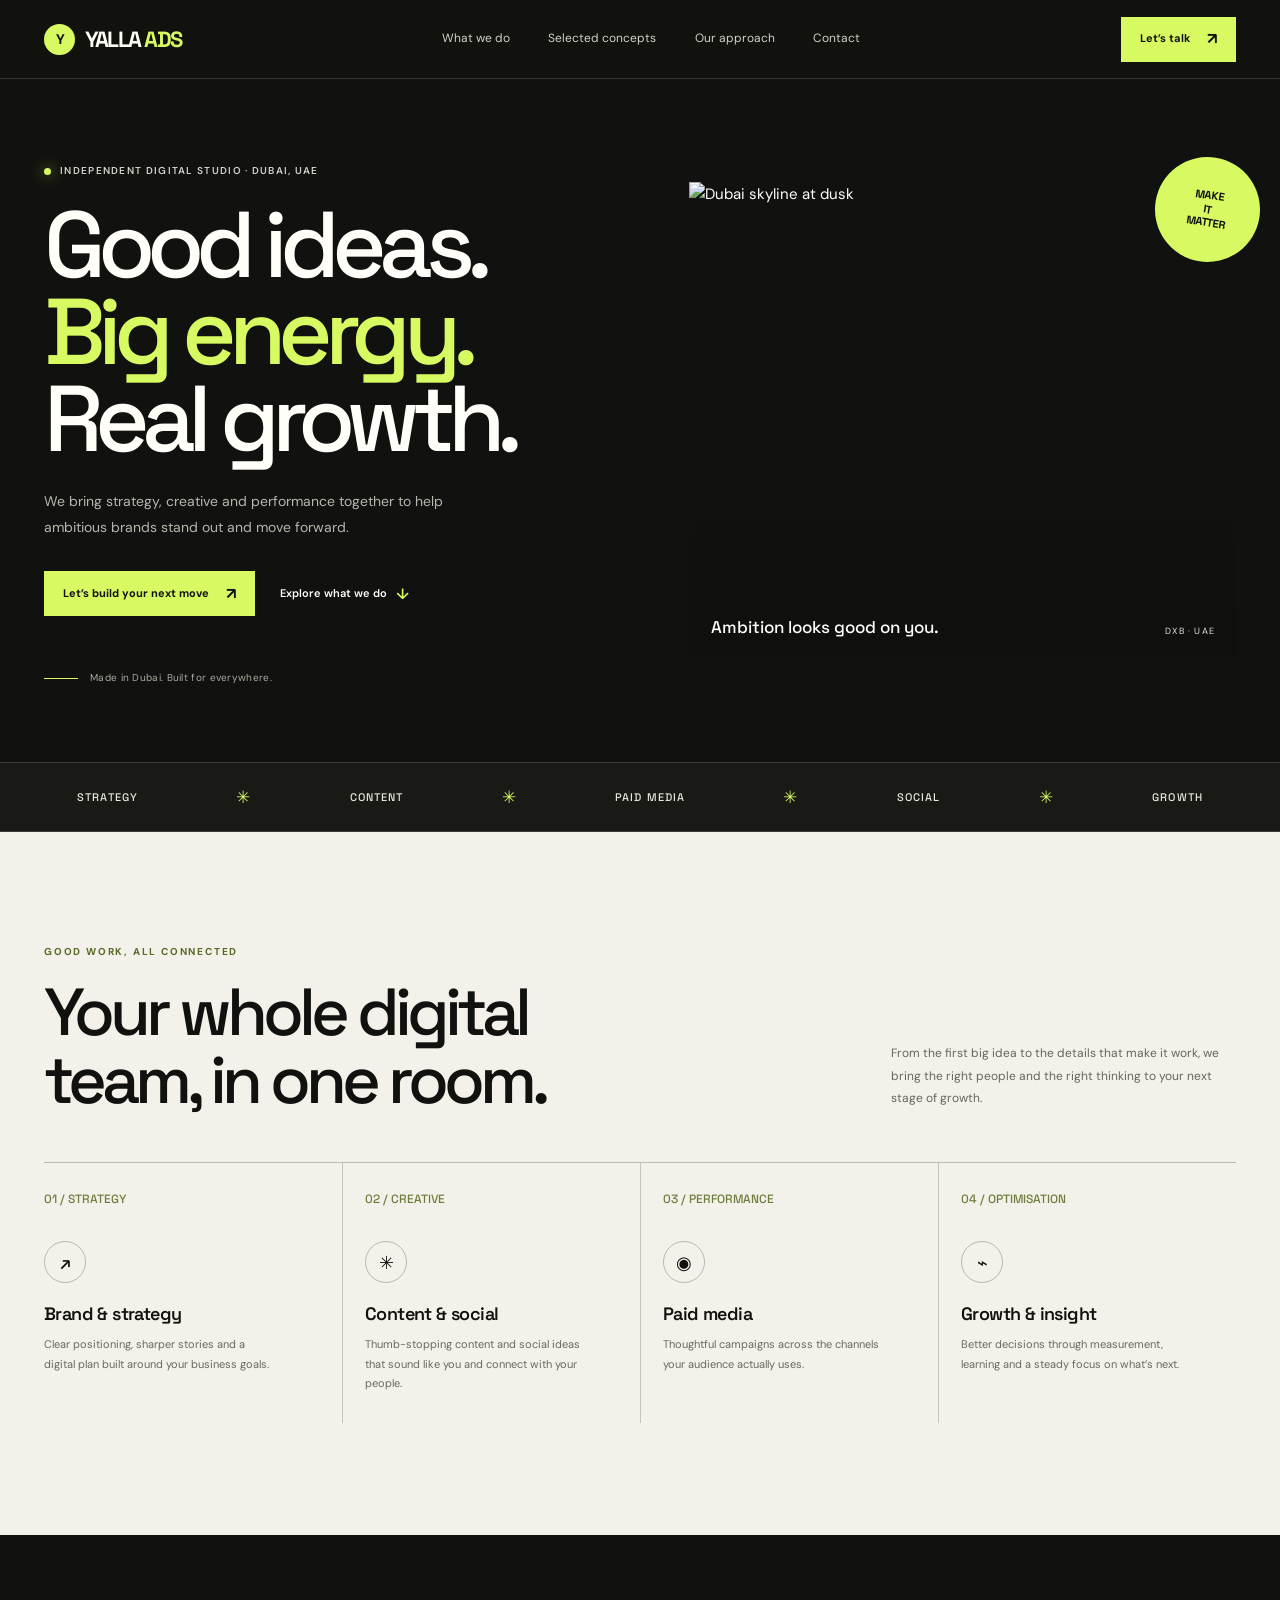
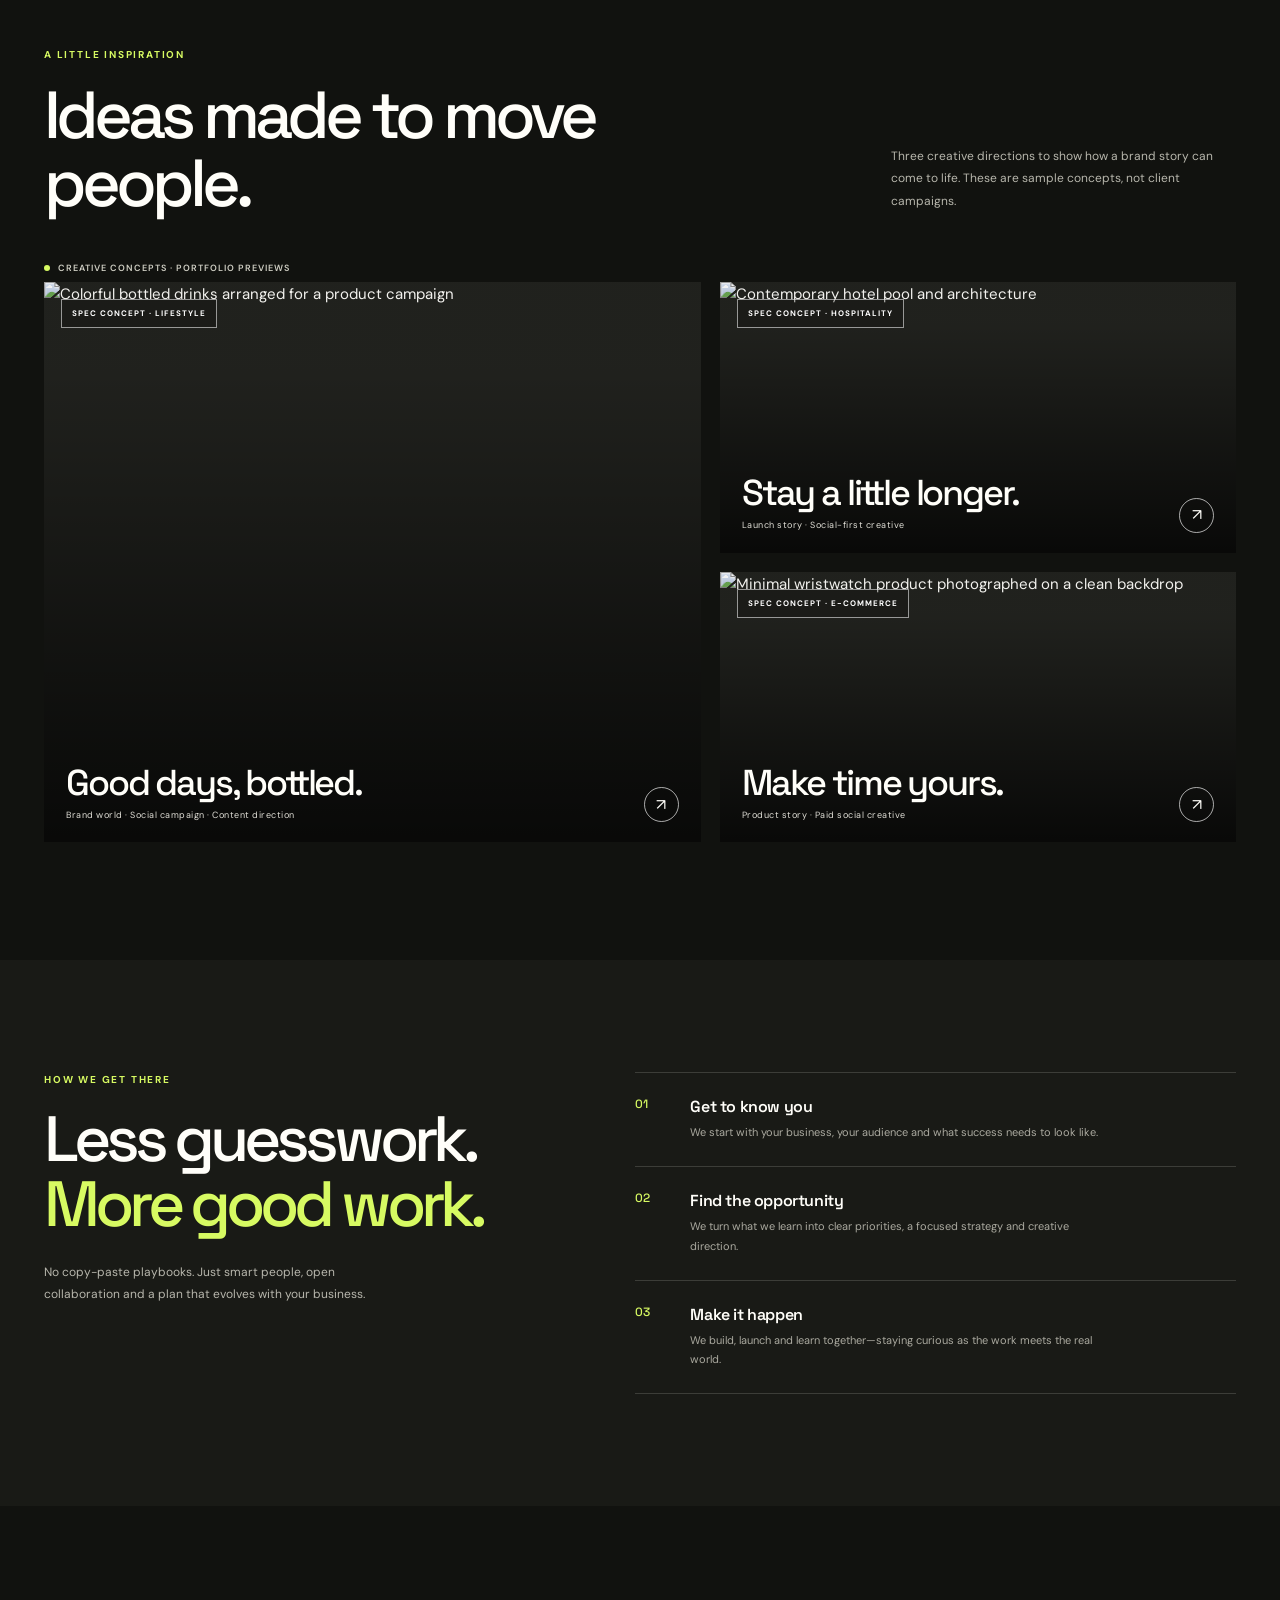
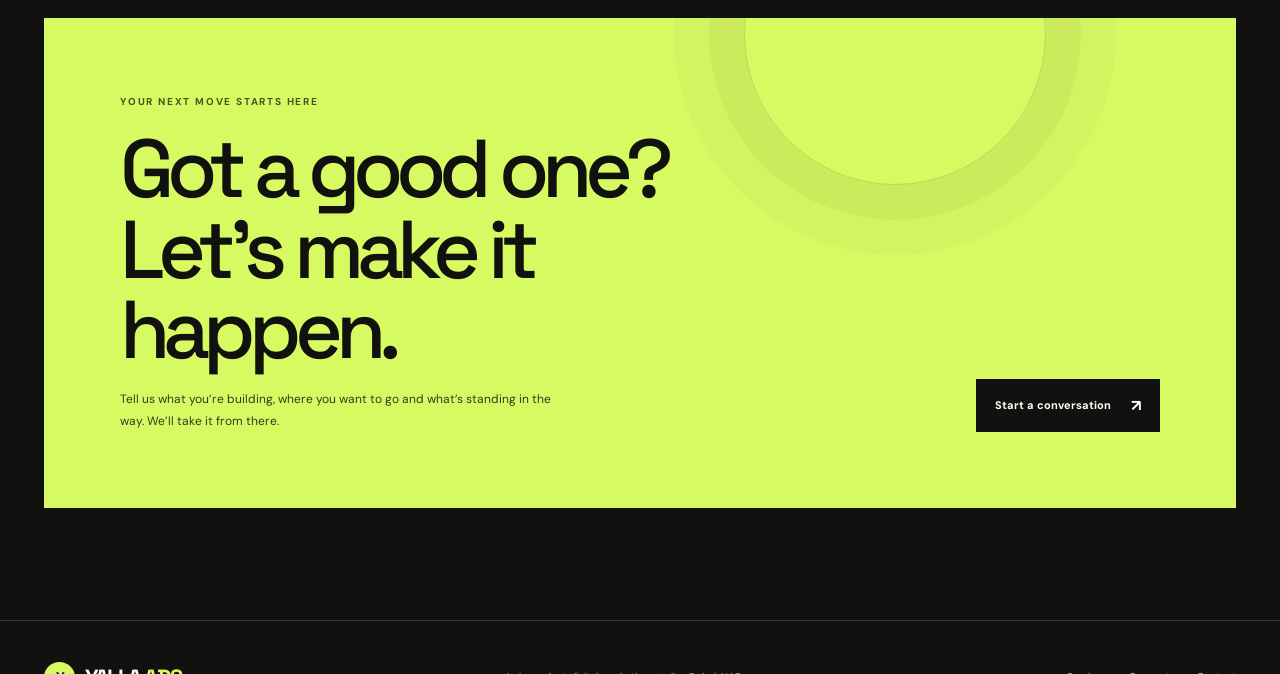
==== index.html @ d12107ec "Publish YALLA ADS agency website Co-authored-by: Copilot <223556219+Copilot@users.noreply.github.com" ====
<!doctype html>
<html lang="en">
<head>
  <meta charset="utf-8">
  <meta name="viewport" content="width=device-width, initial-scale=1">
  <meta http-equiv="refresh" content="0; url=YALLA%20ADS.html">
  <title>YALLA ADS — Make your next move count</title>
</head>
<body>
  <p><a href="YALLA%20ADS.html">Open YALLA ADS</a></p>
</body>
</html>
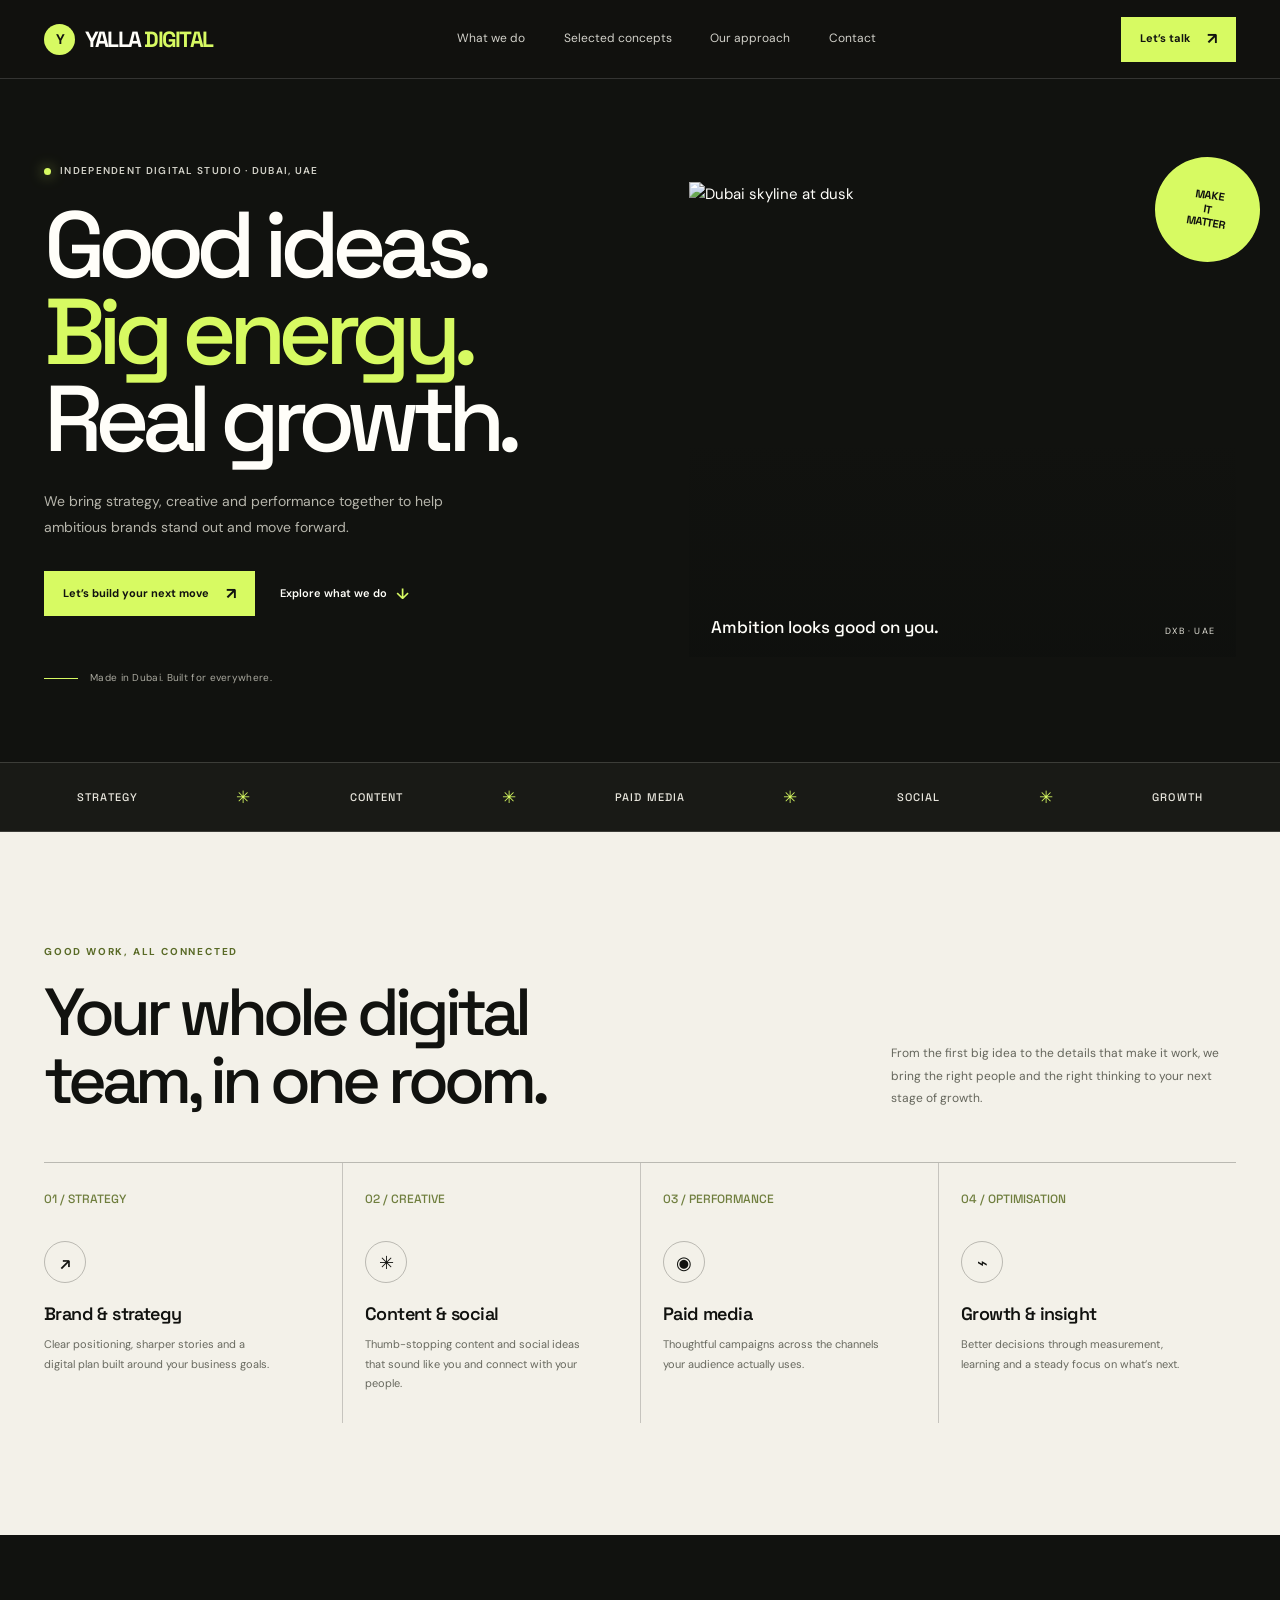
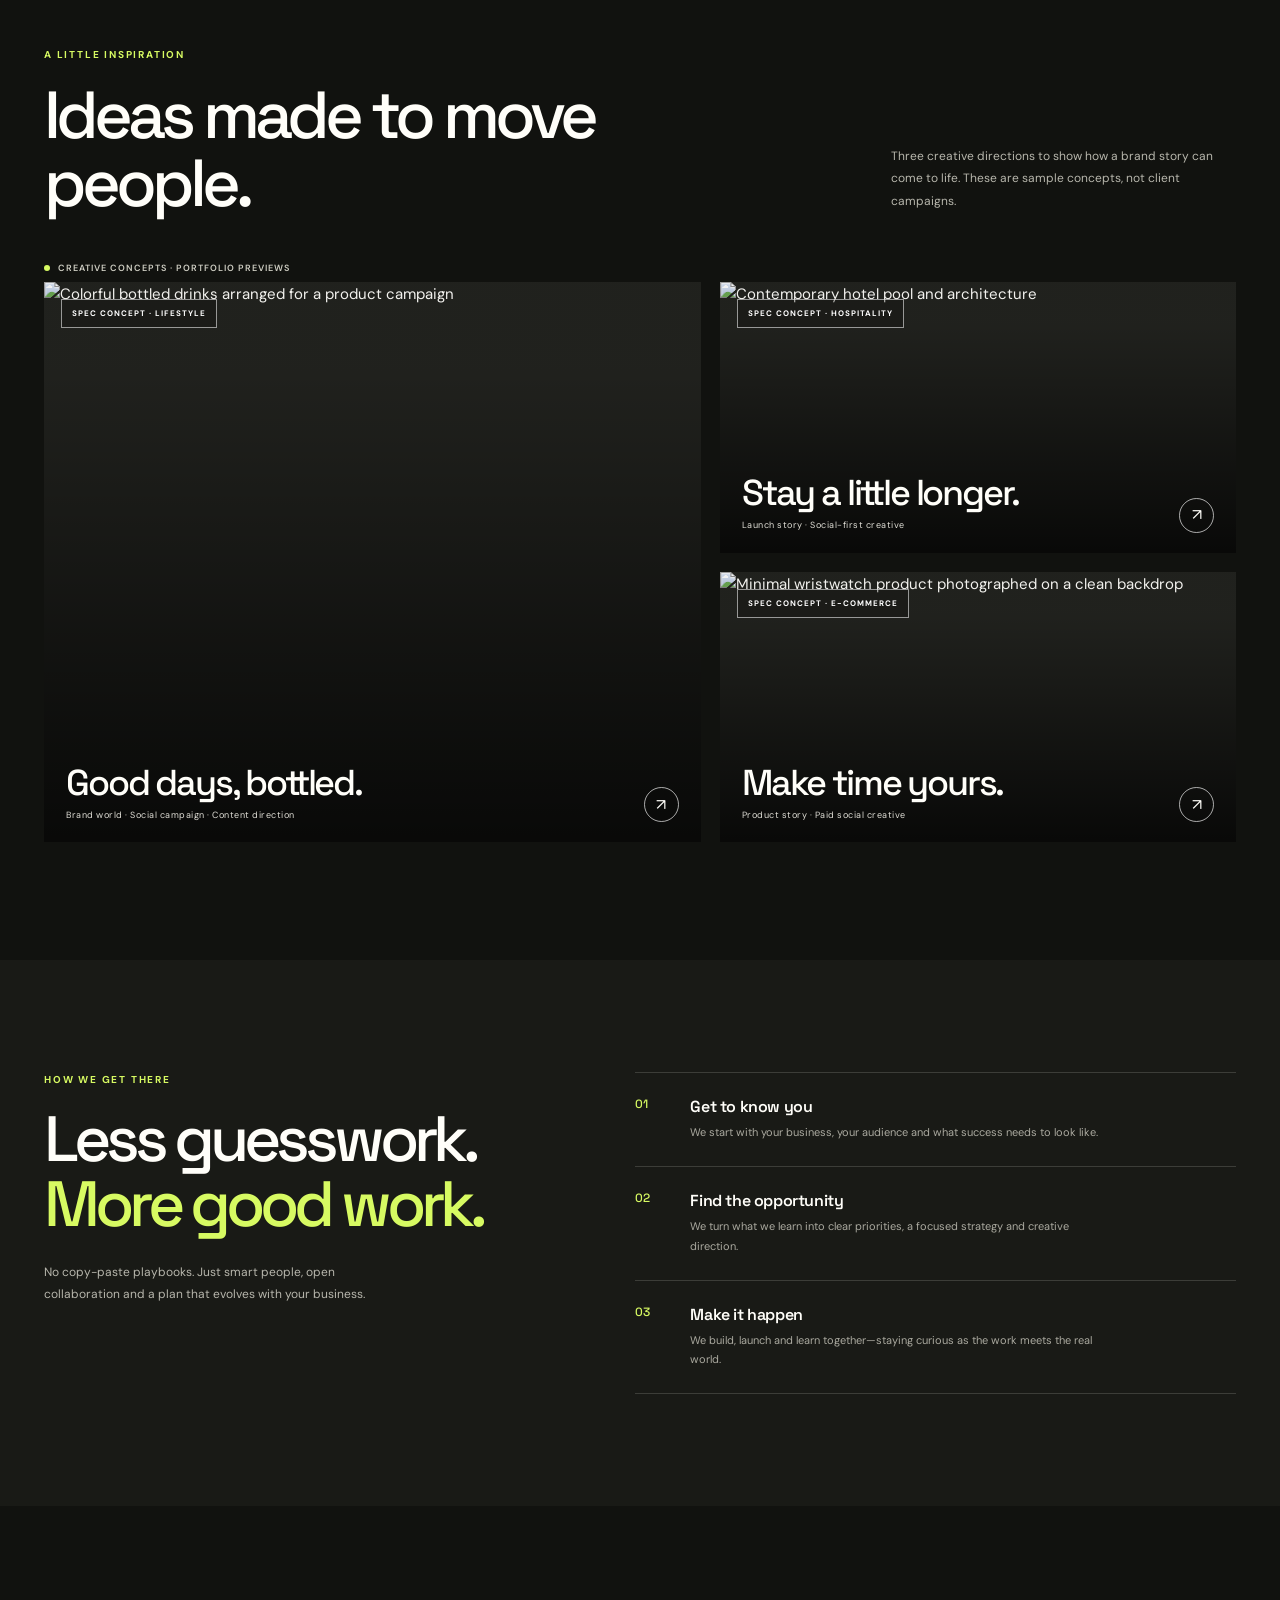
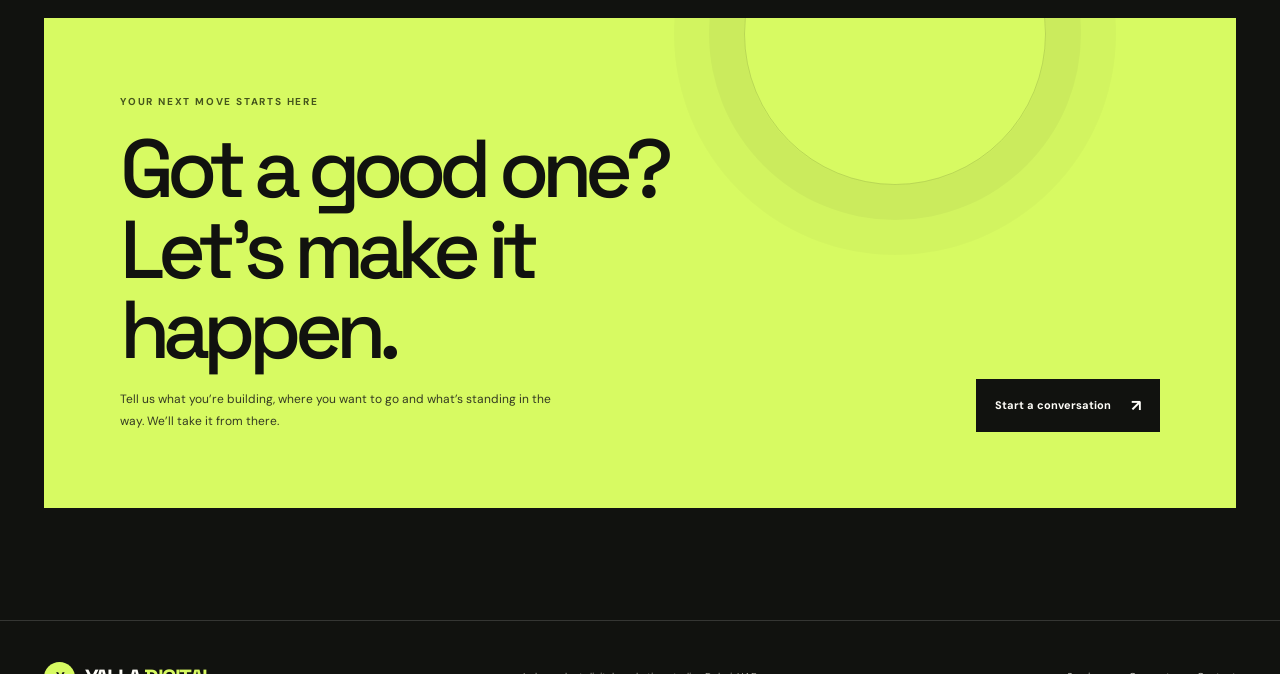
==== commit 3f9001ba: "Rename agency brand to Yalla Digital Co-authored-by: Copilot <223556219+Copilot@users.noreply.github" ====
--- a/index.html
+++ b/index.html
@@ -4,9 +4,9 @@
   <meta charset="utf-8">
   <meta name="viewport" content="width=device-width, initial-scale=1">
   <meta http-equiv="refresh" content="0; url=YALLA%20ADS.html">
-  <title>YALLA ADS — Make your next move count</title>
+  <title>Yalla Digital — Make your next move count</title>
 </head>
 <body>
-  <p><a href="YALLA%20ADS.html">Open YALLA ADS</a></p>
+  <p><a href="YALLA%20ADS.html">Open Yalla Digital</a></p>
 </body>
 </html>
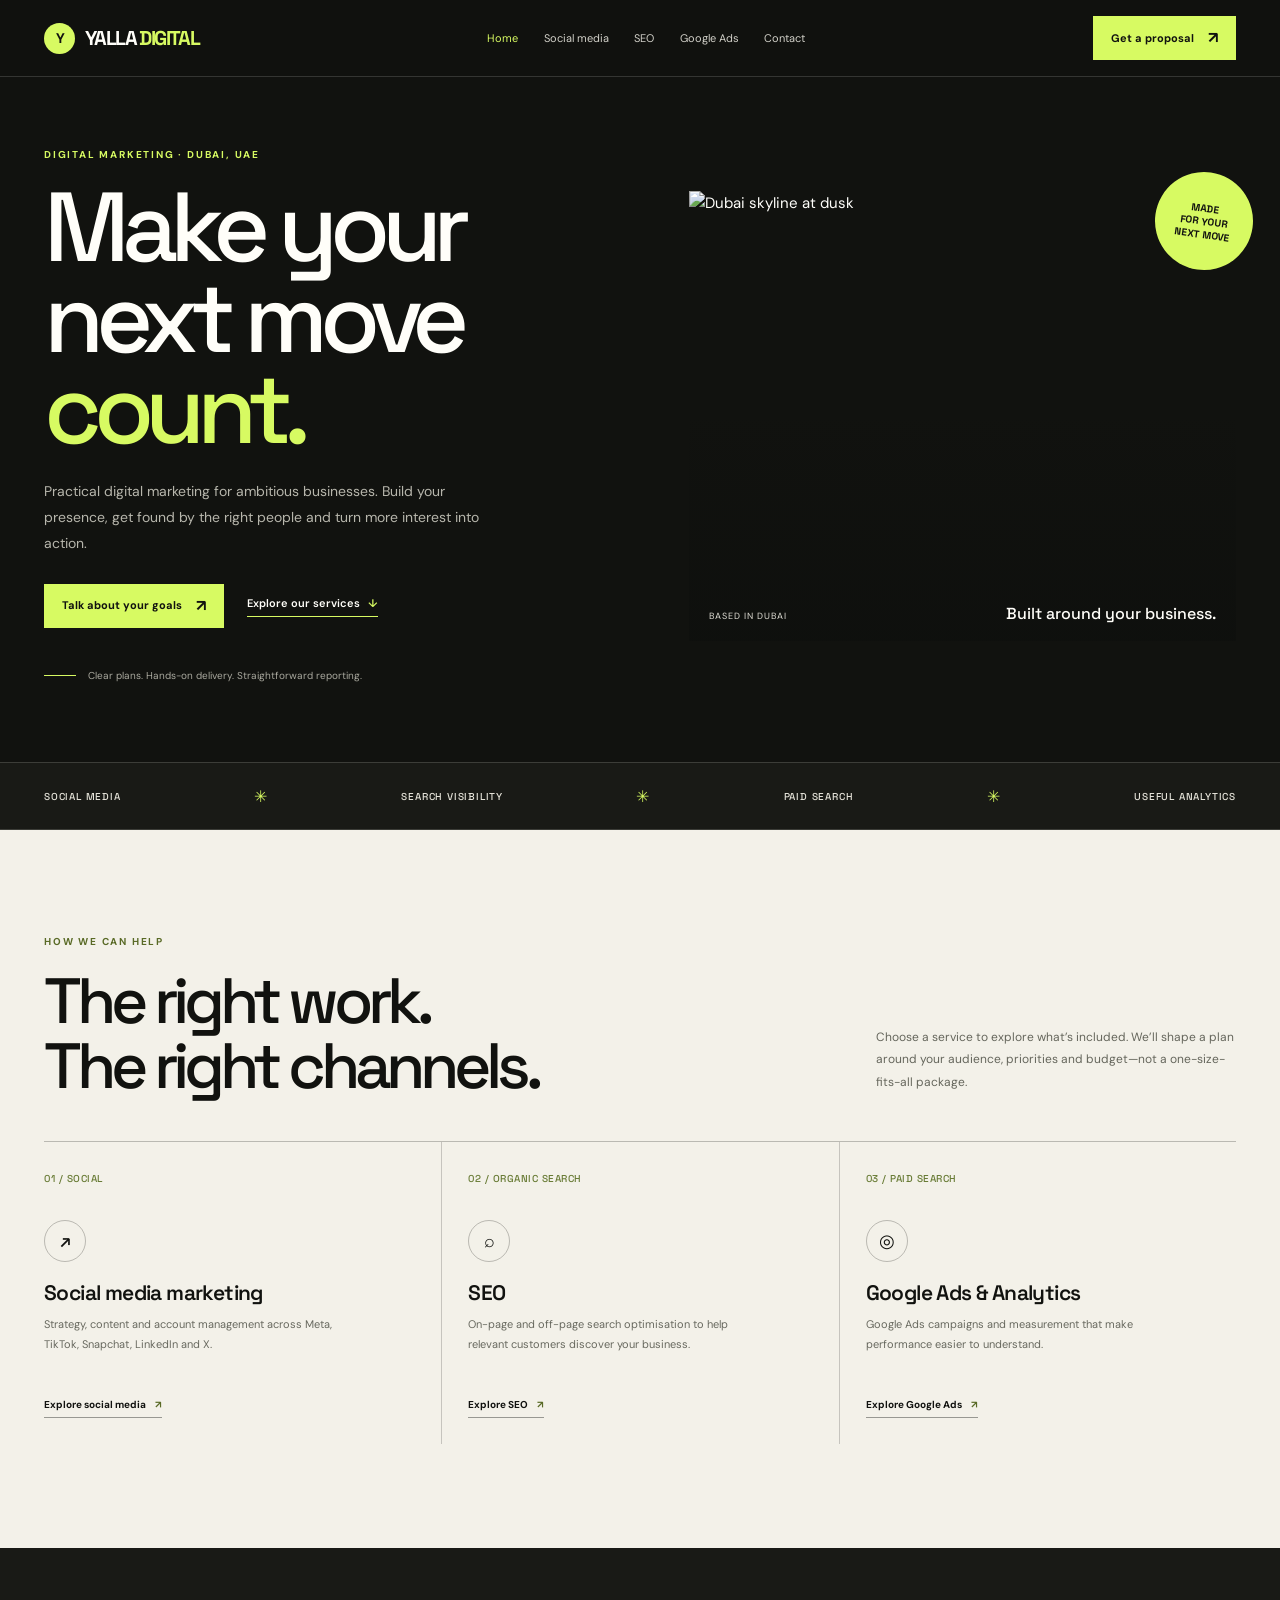
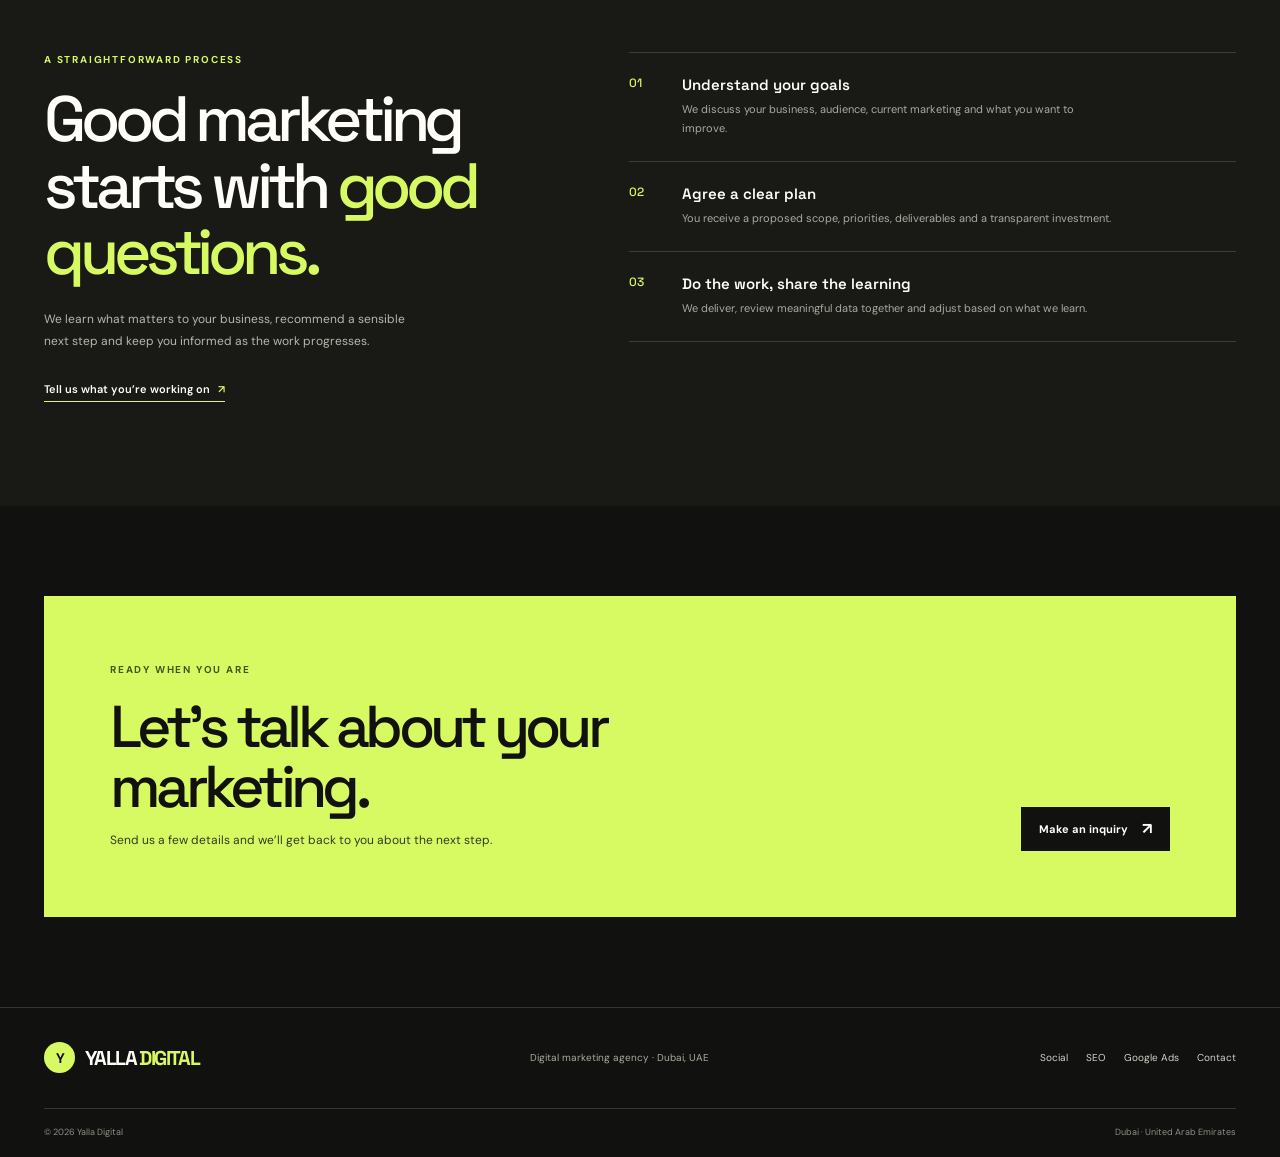
==== commit f7224ef7: "Expand Yalla Digital into service website Co-authored-by: Copilot <223556219+Copilot@users.noreply.g" ====
--- a/index.html
+++ b/index.html
@@ -3,10 +3,107 @@
 <head>
   <meta charset="utf-8">
   <meta name="viewport" content="width=device-width, initial-scale=1">
-  <meta http-equiv="refresh" content="0; url=YALLA%20ADS.html">
-  <title>Yalla Digital — Make your next move count</title>
+  <meta name="theme-color" content="#11120f">
+  <meta name="description" content="Yalla Digital is a Dubai digital marketing agency offering social media management, SEO and Google Ads with clear reporting.">
+  <title>Yalla Digital | Digital marketing agency in Dubai</title>
+  <link rel="preconnect" href="https://fonts.googleapis.com">
+  <link rel="preconnect" href="https://fonts.gstatic.com" crossorigin>
+  <link href="https://fonts.googleapis.com/css2?family=DM+Sans:wght@400;500;600;700&family=Space+Grotesk:wght@400;500;600;700&display=swap" rel="stylesheet">
+  <link rel="stylesheet" href="pages.css">
 </head>
 <body>
-  <p><a href="YALLA%20ADS.html">Open Yalla Digital</a></p>
+  <header class="site-header">
+    <div class="wrap nav">
+      <a class="brand" href="index.html" aria-label="Yalla Digital home"><span class="brand-mark" aria-hidden="true">Y</span><span>YALLA <em>DIGITAL</em></span></a>
+      <button class="menu-toggle" type="button" aria-label="Open menu" aria-expanded="false" aria-controls="site-navigation"><svg width="19" height="19" viewBox="0 0 19 19" fill="none" aria-hidden="true"><path d="M3 5.5h13M3 9.5h13M3 13.5h13" stroke="currentColor" stroke-width="1.4"/></svg></button>
+      <nav class="nav-links" id="site-navigation" aria-label="Main navigation">
+        <a href="index.html" aria-current="page">Home</a>
+        <a href="social-media-marketing.html">Social media</a>
+        <a href="seo.html">SEO</a>
+        <a href="google-ads-analytics.html">Google Ads</a>
+        <a href="contact.html">Contact</a>
+      </nav>
+      <a class="nav-cta" href="contact.html">Get a proposal <span class="arrow" aria-hidden="true">↗</span></a>
+    </div>
+  </header>
+
+  <main>
+    <section class="wrap hero">
+      <div class="hero-copy">
+        <p class="eyebrow"><span class="live-dot" aria-hidden="true"></span> Digital marketing · Dubai, UAE</p>
+        <h1 class="display">Make your<br>next move<br><em>count.</em></h1>
+        <p class="hero-description">Practical digital marketing for ambitious businesses. Build your presence, get found by the right people and turn more interest into action.</p>
+        <div class="hero-actions">
+          <a class="button-primary" href="contact.html">Talk about your goals <span class="arrow" aria-hidden="true">↗</span></a>
+          <a class="text-link" href="#services">Explore our services <span aria-hidden="true">↓</span></a>
+        </div>
+        <p class="hero-note">Clear plans. Hands-on delivery. Straightforward reporting.</p>
+      </div>
+      <div class="hero-visual">
+        <img class="hero-image" src="https://images.unsplash.com/photo-1512453979798-5ea266f8880c?auto=format&amp;fit=crop&amp;w=1400&amp;q=85" alt="Dubai skyline at dusk" fetchpriority="high">
+        <div class="hero-stamp" aria-hidden="true"><span>MADE<br>FOR YOUR<br>NEXT MOVE</span></div>
+        <div class="image-caption"><span>Based in Dubai</span><strong>Built around your business.</strong></div>
+      </div>
+    </section>
+
+    <section class="trust-strip" aria-label="Our focus">
+      <div class="wrap trust-inner"><span>Social media</span><b aria-hidden="true">✳</b><span>Search visibility</span><b aria-hidden="true">✳</b><span>Paid search</span><b aria-hidden="true">✳</b><span>Useful analytics</span></div>
+    </section>
+
+    <section class="section services" id="services">
+      <div class="wrap">
+        <div class="section-heading">
+          <div><p class="eyebrow">How we can help</p><h2 class="display">The right work.<br>The right channels.</h2></div>
+          <p>Choose a service to explore what’s included. We’ll shape a plan around your audience, priorities and budget—not a one-size-fits-all package.</p>
+        </div>
+        <div class="service-grid">
+          <article class="service-card">
+            <span class="service-number">01 / SOCIAL</span><div class="service-icon" aria-hidden="true">↗</div>
+            <h3>Social media marketing</h3>
+            <p>Strategy, content and account management across Meta, TikTok, Snapchat, LinkedIn and X.</p>
+            <a class="card-link" href="social-media-marketing.html">Explore social media <span aria-hidden="true">↗</span></a>
+          </article>
+          <article class="service-card">
+            <span class="service-number">02 / ORGANIC SEARCH</span><div class="service-icon" aria-hidden="true">⌕</div>
+            <h3>SEO</h3>
+            <p>On-page and off-page search optimisation to help relevant customers discover your business.</p>
+            <a class="card-link" href="seo.html">Explore SEO <span aria-hidden="true">↗</span></a>
+          </article>
+          <article class="service-card">
+            <span class="service-number">03 / PAID SEARCH</span><div class="service-icon" aria-hidden="true">◎</div>
+            <h3>Google Ads &amp; Analytics</h3>
+            <p>Google Ads campaigns and measurement that make performance easier to understand.</p>
+            <a class="card-link" href="google-ads-analytics.html">Explore Google Ads <span aria-hidden="true">↗</span></a>
+          </article>
+        </div>
+      </div>
+    </section>
+
+    <section class="approach section" id="approach">
+      <div class="wrap approach-layout">
+        <div class="approach-intro"><p class="eyebrow">A straightforward process</p><h2 class="display">Good marketing starts with <em>good questions.</em></h2><p>We learn what matters to your business, recommend a sensible next step and keep you informed as the work progresses.</p><a class="text-link" href="contact.html">Tell us what you’re working on <span aria-hidden="true">↗</span></a></div>
+        <div class="steps">
+          <article class="step"><span class="step-number">01</span><div><h3>Understand your goals</h3><p>We discuss your business, audience, current marketing and what you want to improve.</p></div></article>
+          <article class="step"><span class="step-number">02</span><div><h3>Agree a clear plan</h3><p>You receive a proposed scope, priorities, deliverables and a transparent investment.</p></div></article>
+          <article class="step"><span class="step-number">03</span><div><h3>Do the work, share the learning</h3><p>We deliver, review meaningful data together and adjust based on what we learn.</p></div></article>
+        </div>
+      </div>
+    </section>
+
+    <section class="wrap contact-band">
+      <div><p class="eyebrow">Ready when you are</p><h2 class="display">Let’s talk about your marketing.</h2><p>Send us a few details and we’ll get back to you about the next step.</p></div>
+      <a class="button-dark" href="contact.html">Make an inquiry <span class="arrow" aria-hidden="true">↗</span></a>
+    </section>
+  </main>
+
+  <footer class="site-footer">
+    <div class="wrap footer-main">
+      <a class="brand" href="index.html" aria-label="Yalla Digital home"><span class="brand-mark" aria-hidden="true">Y</span><span>YALLA <em>DIGITAL</em></span></a>
+      <span class="footer-meta">Digital marketing agency · Dubai, UAE</span>
+      <nav class="footer-links" aria-label="Footer navigation"><a href="social-media-marketing.html">Social</a><a href="seo.html">SEO</a><a href="google-ads-analytics.html">Google Ads</a><a href="contact.html">Contact</a></nav>
+    </div>
+    <div class="wrap footer-bottom"><span>© <span data-year>2026</span> Yalla Digital</span><span>Dubai · United Arab Emirates</span></div>
+  </footer>
+  <script src="pages.js"></script>
 </body>
 </html>
--- a/pages.css
+++ b/pages.css
@@ -0,0 +1,197 @@
+:root {
+  color-scheme: dark;
+  --night: #11120f;
+  --night-soft: #191a16;
+  --paper: #f3f1e9;
+  --white: #fffef9;
+  --lime: #d7fa62;
+  --muted: #aaa99f;
+  --line: rgba(243, 241, 233, .16);
+  --sans: 'DM Sans', Arial, sans-serif;
+  --display: 'Space Grotesk', Arial, sans-serif;
+}
+
+* { box-sizing: border-box; }
+html { scroll-behavior: smooth; scroll-padding-top: 90px; }
+body { margin: 0; background: var(--night); color: var(--white); font: 15px/1.65 var(--sans); }
+a { color: inherit; text-decoration: none; }
+button, input, select, textarea { font: inherit; }
+img { display: block; max-width: 100%; }
+a, button { -webkit-tap-highlight-color: transparent; }
+a:focus-visible, button:focus-visible, input:focus-visible, select:focus-visible, textarea:focus-visible { outline: 2px solid var(--lime); outline-offset: 4px; }
+::selection { color: var(--night); background: var(--lime); }
+.wrap { width: min(1200px, calc(100% - 88px)); margin-inline: auto; }
+.display { font-family: var(--display); font-weight: 500; letter-spacing: -.075em; }
+.eyebrow { margin: 0 0 18px; color: var(--lime); font-size: 10px; font-weight: 700; letter-spacing: 1.8px; text-transform: uppercase; }
+.site-header { position: sticky; z-index: 10; top: 0; border-bottom: 1px solid var(--line); background: rgba(17, 18, 15, .95); backdrop-filter: blur(14px); }
+.nav { min-height: 76px; display: flex; align-items: center; justify-content: space-between; gap: 27px; }
+.brand { display: inline-flex; align-items: center; gap: 10px; flex-shrink: 0; font: 700 20px/1 var(--display); letter-spacing: -.08em; }
+.brand-mark { width: 31px; height: 31px; display: grid; place-items: center; border-radius: 50%; background: var(--lime); color: var(--night); font: 700 14px/1 var(--display); letter-spacing: -.08em; }
+.brand em { color: var(--lime); font-style: normal; }
+.nav-links { display: flex; align-items: center; gap: clamp(14px, 2vw, 27px); color: #d2d1c9; font-size: 11px; }
+.nav-links a, .footer-links a { transition: color .2s ease; }
+.nav-links a:hover, .nav-links a[aria-current="page"], .footer-links a:hover { color: var(--lime); }
+.nav-cta, .button-primary, .button-dark { min-height: 44px; padding: 0 17px; display: inline-flex; align-items: center; justify-content: center; gap: 14px; border: 1px solid var(--lime); background: var(--lime); color: var(--night); font-size: 11px; font-weight: 700; transition: background .2s ease, color .2s ease; }
+.nav-cta:hover, .button-primary:hover { background: transparent; color: var(--lime); }
+.arrow { font-size: 16px; line-height: 1; }
+.menu-toggle { display: none; width: 42px; height: 42px; place-items: center; border: 1px solid var(--line); background: transparent; color: var(--white); cursor: pointer; }
+.hero { min-height: 600px; padding-block: 70px 78px; display: grid; grid-template-columns: 1fr .95fr; gap: 70px; align-items: center; }
+.hero-copy { position: relative; z-index: 1; }
+.hero h1 { margin: 0; font: 500 clamp(62px, 8vw, 98px)/.93 var(--display); letter-spacing: -.085em; }
+.hero h1 em, .approach-intro h2 em { color: var(--lime); font-style: normal; }
+.hero-description { max-width: 460px; margin: 24px 0 27px; color: #b7b6ac; font-size: 14px; line-height: 1.85; }
+.hero-actions { display: flex; flex-wrap: wrap; align-items: center; gap: 23px; }
+.text-link { display: inline-flex; align-items: center; gap: 8px; padding-bottom: 3px; border-bottom: 1px solid var(--lime); font-size: 11px; font-weight: 600; }
+.text-link span, .card-link span { color: var(--lime); }
+.hero-note { display: flex; align-items: center; gap: 12px; margin: 40px 0 0; color: var(--muted); font-size: 10px; }
+.hero-note::before { width: 32px; height: 1px; background: var(--lime); content: ''; }
+.hero-visual { position: relative; min-width: 0; }
+.hero-image { width: 100%; height: 450px; object-fit: cover; filter: saturate(.72); }
+.hero-visual::after { position: absolute; inset: 0; background: linear-gradient(180deg, transparent 48%, rgba(12, 14, 12, .55)); content: ''; pointer-events: none; }
+.hero-stamp { position: absolute; z-index: 2; top: -19px; right: -17px; width: 98px; height: 98px; display: grid; place-items: center; border-radius: 50%; background: var(--lime); color: var(--night); text-align: center; transform: rotate(8deg); }
+.hero-stamp span { font: 700 10px/1.3 var(--display); }
+.image-caption { position: absolute; z-index: 1; right: 20px; bottom: 17px; left: 20px; display: flex; align-items: end; justify-content: space-between; gap: 10px; }
+.image-caption span { color: #e2e0d7; font-size: 9px; letter-spacing: 1px; text-transform: uppercase; }
+.image-caption strong { font: 500 16px var(--display); }
+.trust-strip { border-block: 1px solid var(--line); background: var(--night-soft); }
+.trust-inner { min-height: 66px; display: flex; align-items: center; justify-content: space-between; gap: 18px; color: #e5e3d9; font: 500 10px var(--display); letter-spacing: .8px; text-transform: uppercase; }
+.trust-inner b { color: var(--lime); font-size: 16px; font-weight: 400; }
+.section { padding-block: 104px; }
+.section-heading { display: flex; align-items: end; justify-content: space-between; gap: 35px; margin-bottom: 42px; }
+.section-heading h2 { max-width: 600px; margin: 0; font: 500 clamp(43px, 5vw, 65px)/1.02 var(--display); letter-spacing: -.08em; }
+.section-heading > p { max-width: 360px; margin: 0 0 5px; color: #b7b6ac; font-size: 12px; line-height: 1.9; }
+.services { background: var(--paper); color: var(--night); }
+.services .eyebrow { color: #596a26; }
+.services .section-heading > p { color: #65665c; }
+.service-grid { display: grid; grid-template-columns: repeat(3, 1fr); border-top: 1px solid rgba(17, 18, 15, .25); }
+.service-card { min-height: 300px; padding: 23px 26px 26px 0; }
+.service-card + .service-card { padding-left: 26px; border-left: 1px solid rgba(17, 18, 15, .2); }
+.service-number { color: #687b35; font: 500 10px var(--display); letter-spacing: .5px; }
+.service-icon { width: 42px; height: 42px; margin: 30px 0 18px; display: grid; place-items: center; border: 1px solid rgba(17, 18, 15, .25); border-radius: 50%; font: 500 18px var(--display); }
+.service-card h3 { margin: 0 0 10px; font: 600 21px/1.2 var(--display); letter-spacing: -.6px; }
+.service-card p { max-width: 300px; min-height: 60px; margin: 0; color: #68695f; font-size: 11px; line-height: 1.8; }
+.card-link { display: inline-flex; align-items: center; gap: 9px; margin-top: 22px; padding-bottom: 3px; border-bottom: 1px solid rgba(17, 18, 15, .4); font-size: 10px; font-weight: 700; }
+.card-link span { color: #596a26; }
+.approach { background: var(--night-soft); }
+.approach-layout { display: grid; grid-template-columns: .9fr 1.1fr; gap: 88px; align-items: start; }
+.approach-intro h2 { margin: 0; font: 500 clamp(43px, 5vw, 64px)/1.04 var(--display); letter-spacing: -.08em; }
+.approach-intro > p:not(.eyebrow) { max-width: 370px; margin: 22px 0 24px; color: #b7b6ac; font-size: 12px; line-height: 1.85; }
+.steps { border-top: 1px solid var(--line); }
+.step { display: grid; grid-template-columns: 38px 1fr; gap: 15px; padding: 22px 0; border-bottom: 1px solid var(--line); }
+.step-number { color: var(--lime); font: 500 12px var(--display); }
+.step h3 { margin: 0 0 6px; font: 600 15px var(--display); }
+.step p { max-width: 430px; margin: 0; color: var(--muted); font-size: 11px; line-height: 1.8; }
+.contact-band { margin-block: 90px; padding: clamp(32px, 6vw, 66px); display: flex; align-items: end; justify-content: space-between; gap: 28px; background: var(--lime); color: var(--night); }
+.contact-band .eyebrow { color: #45551c; }
+.contact-band h2 { max-width: 650px; margin: 0; font: 500 clamp(36px, 5vw, 59px)/1.02 var(--display); letter-spacing: -.08em; }
+.contact-band p:not(.eyebrow) { margin: 14px 0 0; color: #343a22; font-size: 12px; }
+.button-dark { flex-shrink: 0; border-color: var(--night); background: var(--night); color: var(--white); }
+.button-dark:hover { background: transparent; color: var(--night); }
+.page-hero { padding-block: 82px 63px; border-bottom: 1px solid var(--line); }
+.page-hero h1 { max-width: 880px; margin: 0; font: 500 clamp(52px, 7vw, 84px)/.98 var(--display); letter-spacing: -.085em; }
+.page-hero h1 em { color: var(--lime); font-style: normal; }
+.page-lead { max-width: 690px; margin: 23px 0 0; color: #b7b6ac; font-size: 14px; line-height: 1.85; }
+.page-hero .button-primary { margin-top: 28px; }
+.service-detail { padding-block: 70px 96px; display: grid; grid-template-columns: .78fr 1.22fr; gap: 88px; align-items: start; }
+.detail-intro h2 { margin: 0 0 14px; font: 500 34px/1.1 var(--display); letter-spacing: -.06em; }
+.detail-intro p { margin: 0; color: #b7b6ac; font-size: 12px; line-height: 1.9; }
+.detail-list { border-top: 1px solid var(--line); }
+.detail-item { display: grid; grid-template-columns: 35px 1fr; gap: 14px; padding: 20px 0; border-bottom: 1px solid var(--line); }
+.detail-item > span { color: var(--lime); font: 500 11px var(--display); }
+.detail-item h3 { margin: 0 0 5px; font: 600 15px var(--display); }
+.detail-item p { max-width: 600px; margin: 0; color: var(--muted); font-size: 11px; line-height: 1.8; }
+.platforms { margin-top: 28px; display: flex; flex-wrap: wrap; gap: 9px; }
+.platforms span { padding: 8px 12px; border: 1px solid var(--line); color: #e4e2d9; font-size: 10px; }
+.service-cta { padding: 27px 30px; display: flex; align-items: center; justify-content: space-between; gap: 24px; background: var(--night-soft); }
+.service-cta h2 { margin: 0; font: 500 24px var(--display); letter-spacing: -.05em; }
+.service-cta p { margin: 6px 0 0; color: var(--muted); font-size: 11px; }
+.contact-main { padding-block: 75px 100px; display: grid; grid-template-columns: .8fr 1.2fr; gap: 82px; align-items: start; }
+.contact-copy h1 { margin: 0; font: 500 clamp(49px, 6vw, 72px)/1 var(--display); letter-spacing: -.08em; }
+.contact-copy > p:not(.eyebrow) { max-width: 410px; margin: 20px 0 0; color: #b7b6ac; font-size: 13px; line-height: 1.85; }
+.contact-note { margin-top: 33px; padding-top: 19px; border-top: 1px solid var(--line); color: #deddd5; font-size: 11px; }
+.contact-note a { color: var(--lime); }
+.contact-form { padding: 29px; display: grid; grid-template-columns: 1fr 1fr; gap: 18px 14px; background: var(--night-soft); }
+.field { display: flex; flex-direction: column; gap: 7px; }
+.field-full, .form-note, .form-status { grid-column: 1 / -1; }
+.field label { color: #e7e5dc; font-size: 10px; font-weight: 600; }
+.field input, .field select, .field textarea { width: 100%; min-height: 47px; padding: 11px 12px; border: 1px solid rgba(243, 241, 233, .25); border-radius: 0; outline: none; background: #11120f; color: var(--white); font-size: 11px; }
+.field textarea { min-height: 116px; resize: vertical; }
+.field input:focus, .field select:focus, .field textarea:focus { border-color: var(--lime); box-shadow: 0 0 0 1px var(--lime); }
+.field select:invalid { color: #aaa99f; }
+.field select option { color: var(--white); background: var(--night); }
+.form-note, .form-status { margin: 0; color: var(--muted); font-size: 10px; line-height: 1.7; }
+.form-status { color: var(--lime); }
+.form-status a { text-decoration: underline; }
+.site-footer { border-top: 1px solid var(--line); }
+.footer-main { min-height: 100px; display: flex; align-items: center; justify-content: space-between; gap: 22px; }
+.footer-meta { color: var(--muted); font-size: 10px; }
+.footer-links { display: flex; flex-wrap: wrap; gap: 18px; color: #d2d1c9; font-size: 10px; }
+.footer-bottom { min-height: 49px; display: flex; align-items: center; justify-content: space-between; gap: 15px; border-top: 1px solid var(--line); color: #8f8e85; font-size: 9px; }
+.mobile-cta { display: none; }
+
+@media (max-width: 980px) {
+  .wrap { width: min(100% - 56px, 800px); }
+  .nav { gap: 16px; }
+  .nav-links { gap: 13px; font-size: 10px; }
+  .brand { font-size: 18px; }
+  .nav-cta { padding-inline: 12px; font-size: 10px; }
+  .hero { gap: 40px; }
+  .service-detail { gap: 50px; }
+  .contact-main { gap: 45px; }
+}
+@media (max-width: 700px) {
+  html { scroll-padding-top: 70px; }
+  .wrap { width: calc(100% - 40px); }
+  .nav { min-height: 68px; gap: 12px; }
+  .brand { margin-right: auto; font-size: 20px; }
+  .menu-toggle { display: grid; }
+  .nav-cta { display: none; }
+  .nav-links { position: absolute; top: 67px; right: 0; left: 0; display: none; padding: 8px 20px 18px; flex-direction: column; align-items: stretch; gap: 0; border-bottom: 1px solid var(--line); background: var(--night); font-size: 12px; }
+  .nav-links.is-open { display: flex; }
+  .nav-links a { padding: 12px 0; }
+  .hero { min-height: auto; grid-template-columns: 1fr; gap: 36px; padding-block: 55px 58px; }
+  .hero h1 { font-size: clamp(62px, 15vw, 86px); }
+  .hero-description { margin-block: 20px 24px; }
+  .hero-note { margin-top: 29px; }
+  .hero-image { height: min(108vw, 420px); }
+  .hero-stamp { top: -13px; right: -3px; width: 79px; height: 79px; }
+  .hero-stamp span { font-size: 9px; }
+  .trust-inner { min-height: 60px; justify-content: flex-start; gap: 13px; overflow-x: auto; white-space: nowrap; font-size: 9px; }
+  .trust-inner b { font-size: 13px; }
+  .section { padding-block: 75px; }
+  .section-heading { align-items: flex-start; flex-direction: column; gap: 15px; margin-bottom: 30px; }
+  .section-heading h2 { font-size: clamp(43px, 11vw, 59px); }
+  .service-grid { grid-template-columns: 1fr; }
+  .service-card, .service-card + .service-card { min-height: 0; padding: 22px 0 25px; border-left: 0; border-bottom: 1px solid rgba(17, 18, 15, .2); }
+  .service-icon { margin: 20px 0 15px; }
+  .service-card p { min-height: 0; }
+  .card-link { margin-top: 16px; }
+  .approach-layout { grid-template-columns: 1fr; gap: 32px; }
+  .approach-intro h2 { font-size: clamp(46px, 12vw, 63px); }
+  .contact-band { margin-block: 65px; padding: 30px 23px; align-items: flex-start; flex-direction: column; }
+  .contact-band h2 { font-size: 43px; }
+  .page-hero { padding-block: 56px 44px; }
+  .page-hero h1 { font-size: clamp(50px, 12vw, 72px); }
+  .page-lead { font-size: 13px; }
+  .service-detail { grid-template-columns: 1fr; gap: 29px; padding-block: 48px 65px; }
+  .detail-intro h2 { font-size: 29px; }
+  .service-cta { align-items: flex-start; flex-direction: column; padding: 24px; }
+  .contact-main { grid-template-columns: 1fr; gap: 32px; padding-block: 55px 72px; }
+  .contact-copy h1 { font-size: 57px; }
+  .contact-form { padding: 22px 18px; }
+  .footer-main { min-height: 120px; flex-wrap: wrap; padding-block: 22px; }
+  .footer-meta { order: 2; width: 100%; }
+  .footer-links { gap: 14px; }
+  .footer-bottom { align-items: flex-start; flex-direction: column; justify-content: center; padding-block: 12px; }
+  .mobile-cta { position: fixed; z-index: 9; right: 14px; bottom: 14px; left: 14px; min-height: 48px; display: flex; align-items: center; justify-content: center; gap: 10px; background: var(--lime); color: var(--night); font-size: 11px; font-weight: 700; box-shadow: 0 6px 25px rgba(0, 0, 0, .28); }
+  .site-footer { padding-bottom: 60px; }
+}
+@media (max-width: 400px) {
+  .hero h1 { font-size: 59px; }
+  .contact-form { grid-template-columns: 1fr; }
+  .field-full, .form-note, .form-status { grid-column: auto; }
+  .footer-links { font-size: 9px; }
+}
+@media (prefers-reduced-motion: reduce) {
+  *, *::before, *::after { scroll-behavior: auto !important; transition-duration: .01ms !important; animation-duration: .01ms !important; animation-iteration-count: 1 !important; }
+}
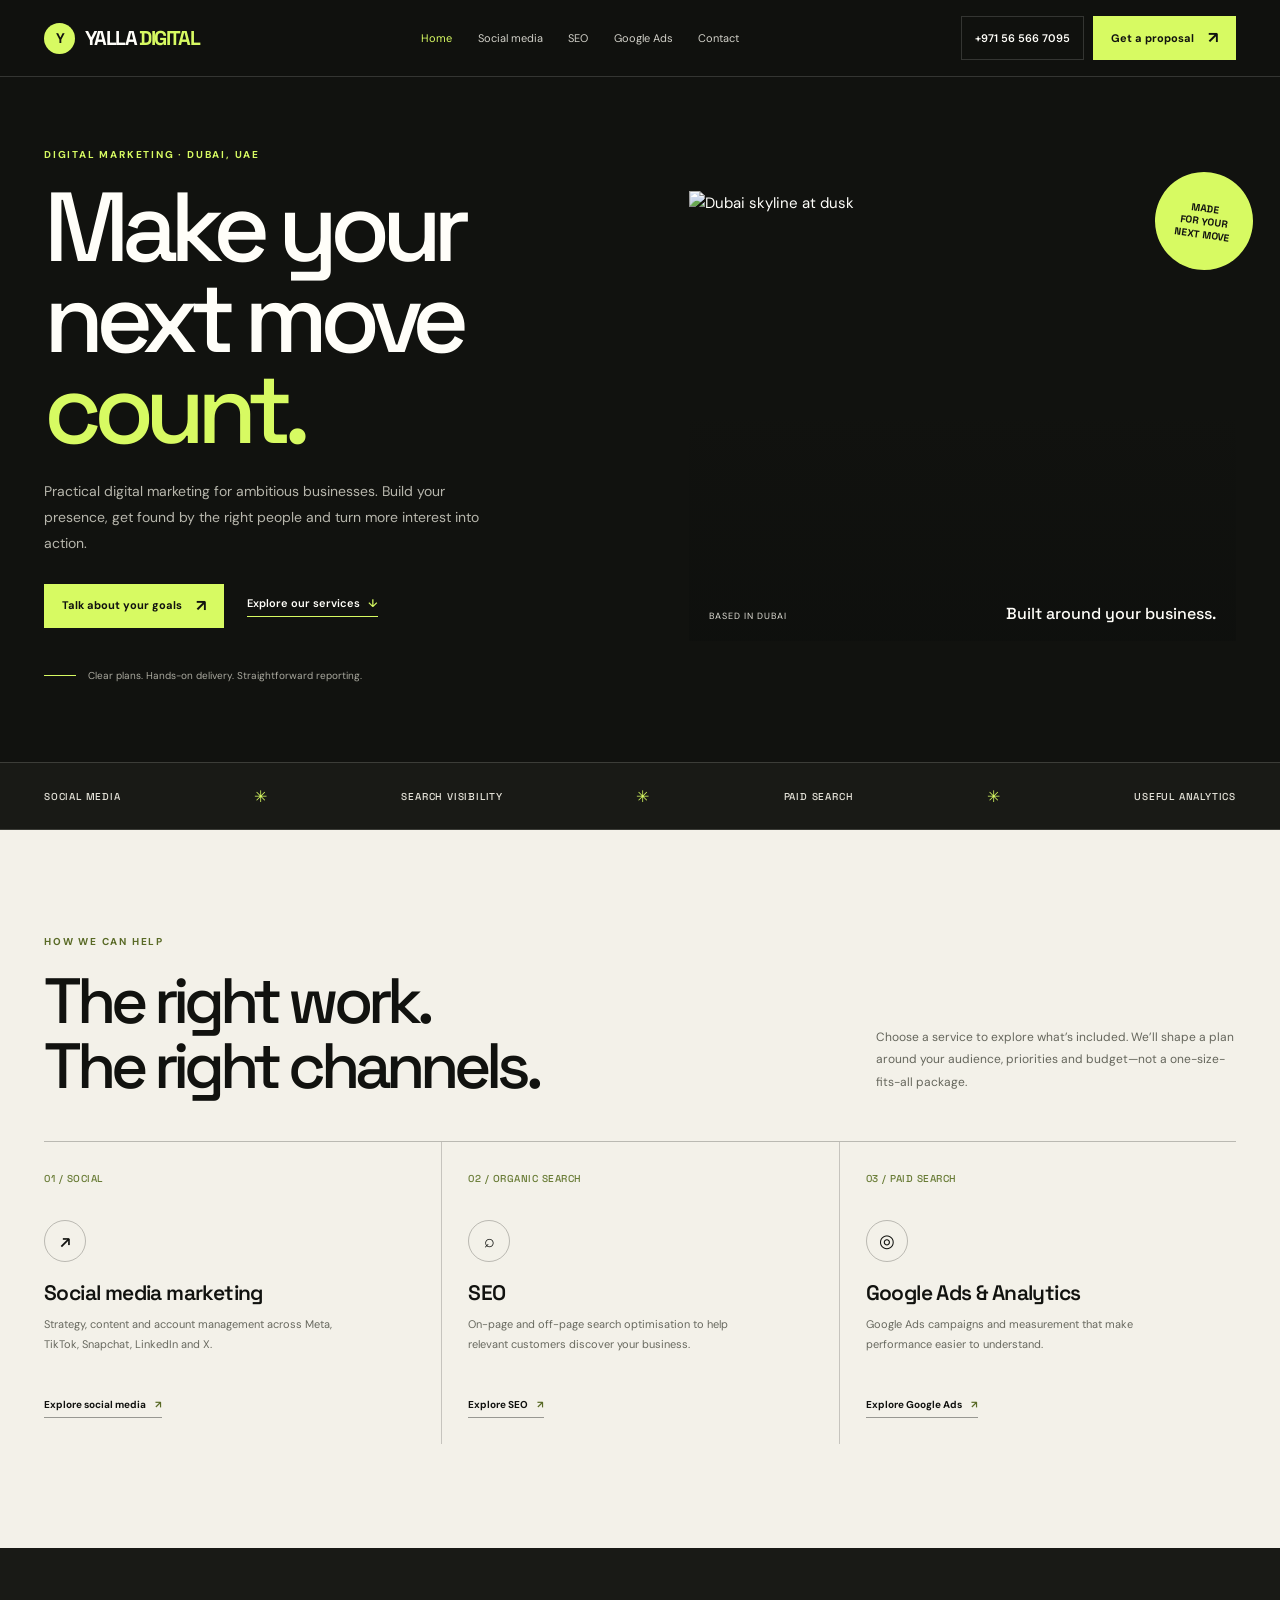
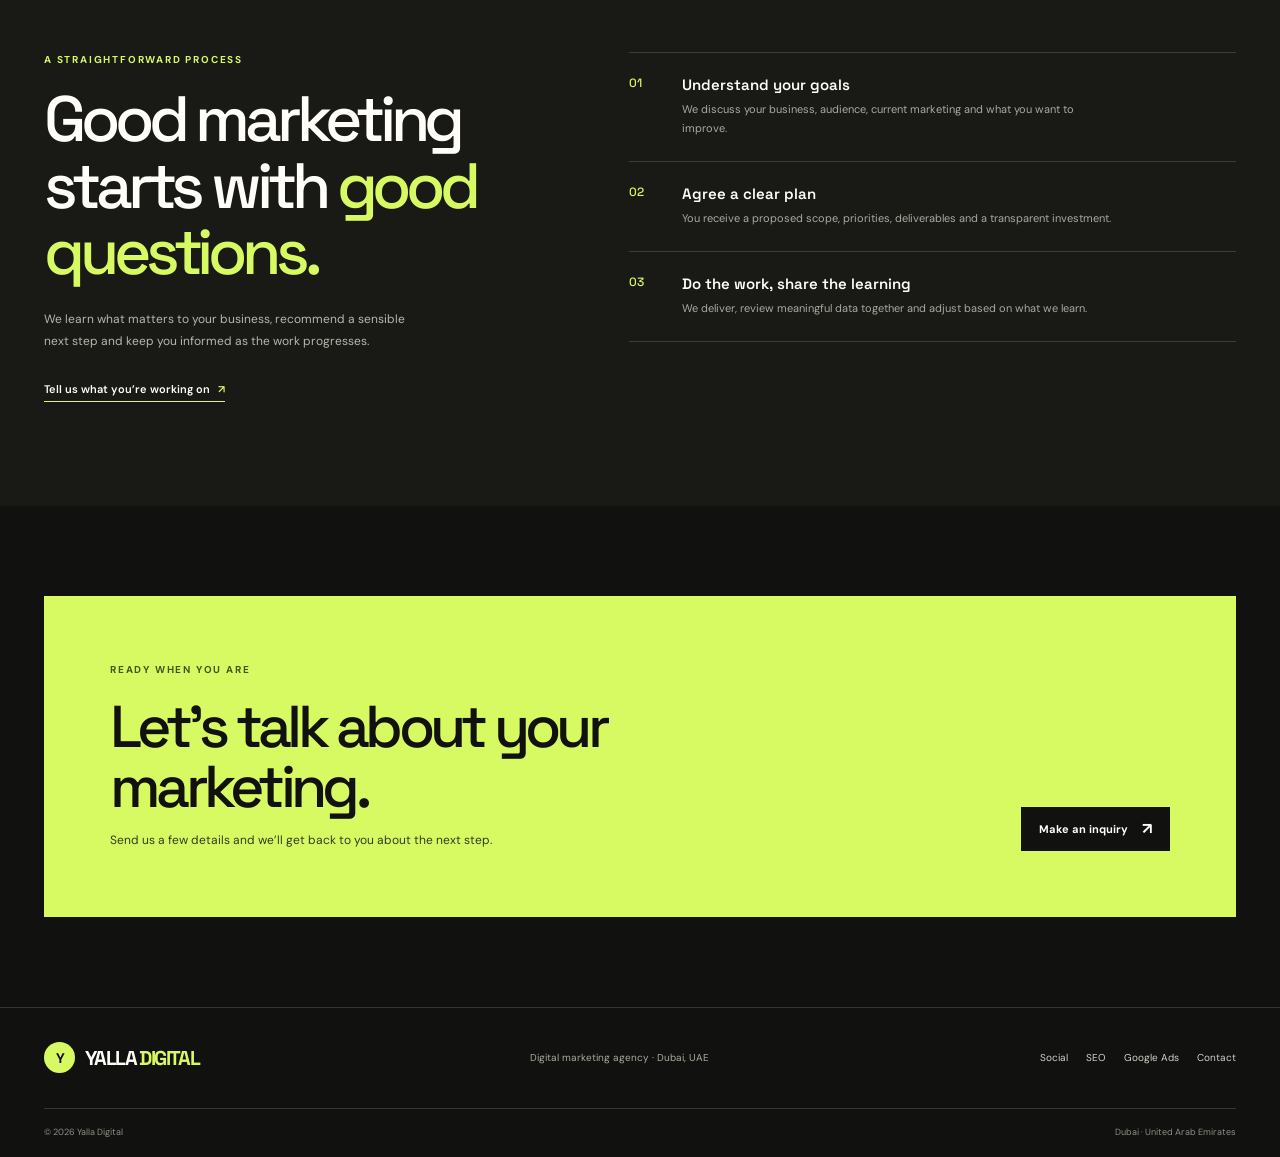
==== commit 8839f4a2: "Add call button to site navigation Co-authored-by: Copilot <223556219+Copilot@users.noreply.github.c" ====
--- a/index.html
+++ b/index.html
@@ -23,7 +23,10 @@
         <a href="google-ads-analytics.html">Google Ads</a>
         <a href="contact.html">Contact</a>
       </nav>
-      <a class="nav-cta" href="contact.html">Get a proposal <span class="arrow" aria-hidden="true">↗</span></a>
+      <div class="nav-actions">
+        <a class="nav-call" href="tel:+971565667095" aria-label="Call us at +971 56 566 7095"><span class="nav-call-label">Call</span><span class="nav-call-number">+971 56 566 7095</span></a>
+        <a class="nav-cta" href="contact.html">Get a proposal <span class="arrow" aria-hidden="true">↗</span></a>
+      </div>
     </div>
   </header>
 
--- a/pages.css
+++ b/pages.css
@@ -31,6 +31,10 @@
 .nav-links { display: flex; align-items: center; gap: clamp(14px, 2vw, 27px); color: #d2d1c9; font-size: 11px; }
 .nav-links a, .footer-links a { transition: color .2s ease; }
 .nav-links a:hover, .nav-links a[aria-current="page"], .footer-links a:hover { color: var(--lime); }
+.nav-actions { display: flex; align-items: center; gap: 9px; flex-shrink: 0; }
+.nav-call { min-height: 44px; padding: 0 13px; display: inline-flex; align-items: center; justify-content: center; gap: 6px; border: 1px solid var(--line); color: var(--white); font-size: 11px; font-weight: 600; white-space: nowrap; transition: border-color .2s ease, color .2s ease; }
+.nav-call:hover { border-color: var(--lime); color: var(--lime); }
+.nav-call-label { display: none; }
 .nav-cta, .button-primary, .button-dark { min-height: 44px; padding: 0 17px; display: inline-flex; align-items: center; justify-content: center; gap: 14px; border: 1px solid var(--lime); background: var(--lime); color: var(--night); font-size: 11px; font-weight: 700; transition: background .2s ease, color .2s ease; }
 .nav-cta:hover, .button-primary:hover { background: transparent; color: var(--lime); }
 .arrow { font-size: 16px; line-height: 1; }
@@ -106,10 +110,12 @@
 .service-cta h2 { margin: 0; font: 500 24px var(--display); letter-spacing: -.05em; }
 .service-cta p { margin: 6px 0 0; color: var(--muted); font-size: 11px; }
 .contact-main { padding-block: 75px 100px; display: grid; grid-template-columns: .8fr 1.2fr; gap: 82px; align-items: start; }
+.contact-copy { max-width: 650px; }
 .contact-copy h1 { margin: 0; font: 500 clamp(49px, 6vw, 72px)/1 var(--display); letter-spacing: -.08em; }
 .contact-copy > p:not(.eyebrow) { max-width: 410px; margin: 20px 0 0; color: #b7b6ac; font-size: 13px; line-height: 1.85; }
 .contact-note { margin-top: 33px; padding-top: 19px; border-top: 1px solid var(--line); color: #deddd5; font-size: 11px; }
 .contact-note a { color: var(--lime); }
+.contact-actions { margin-top: 24px; display: flex; flex-wrap: wrap; gap: 12px; }
 .contact-form { padding: 29px; display: grid; grid-template-columns: 1fr 1fr; gap: 18px 14px; background: var(--night-soft); }
 .field { display: flex; flex-direction: column; gap: 7px; }
 .field-full, .form-note, .form-status { grid-column: 1 / -1; }
@@ -134,18 +140,24 @@
   .nav { gap: 16px; }
   .nav-links { gap: 13px; font-size: 10px; }
   .brand { font-size: 18px; }
-  .nav-cta { padding-inline: 12px; font-size: 10px; }
+  .nav-actions { gap: 6px; }
+  .nav-call { padding-inline: 9px; font-size: 9px; }
+  .nav-call-label { display: inline; }
+  .nav-call-number { display: none; }
+  .nav-cta { padding-inline: 10px; font-size: 9px; }
   .hero { gap: 40px; }
   .service-detail { gap: 50px; }
-  .contact-main { gap: 45px; }
 }
 @media (max-width: 700px) {
   html { scroll-padding-top: 70px; }
   .wrap { width: calc(100% - 40px); }
-  .nav { min-height: 68px; gap: 12px; }
-  .brand { margin-right: auto; font-size: 20px; }
+  .nav { min-height: 68px; gap: 8px; }
+  .brand { margin-right: auto; gap: 7px; font-size: 18px; }
   .menu-toggle { display: grid; }
-  .nav-cta { display: none; }
+  .nav-actions { gap: 0; }
+  .nav-call { min-height: 40px; padding-inline: 10px; }
+  .nav-call-label { display: inline; }
+  .nav-call-number, .nav-cta { display: none; }
   .nav-links { position: absolute; top: 67px; right: 0; left: 0; display: none; padding: 8px 20px 18px; flex-direction: column; align-items: stretch; gap: 0; border-bottom: 1px solid var(--line); background: var(--night); font-size: 12px; }
   .nav-links.is-open { display: flex; }
   .nav-links a { padding: 12px 0; }
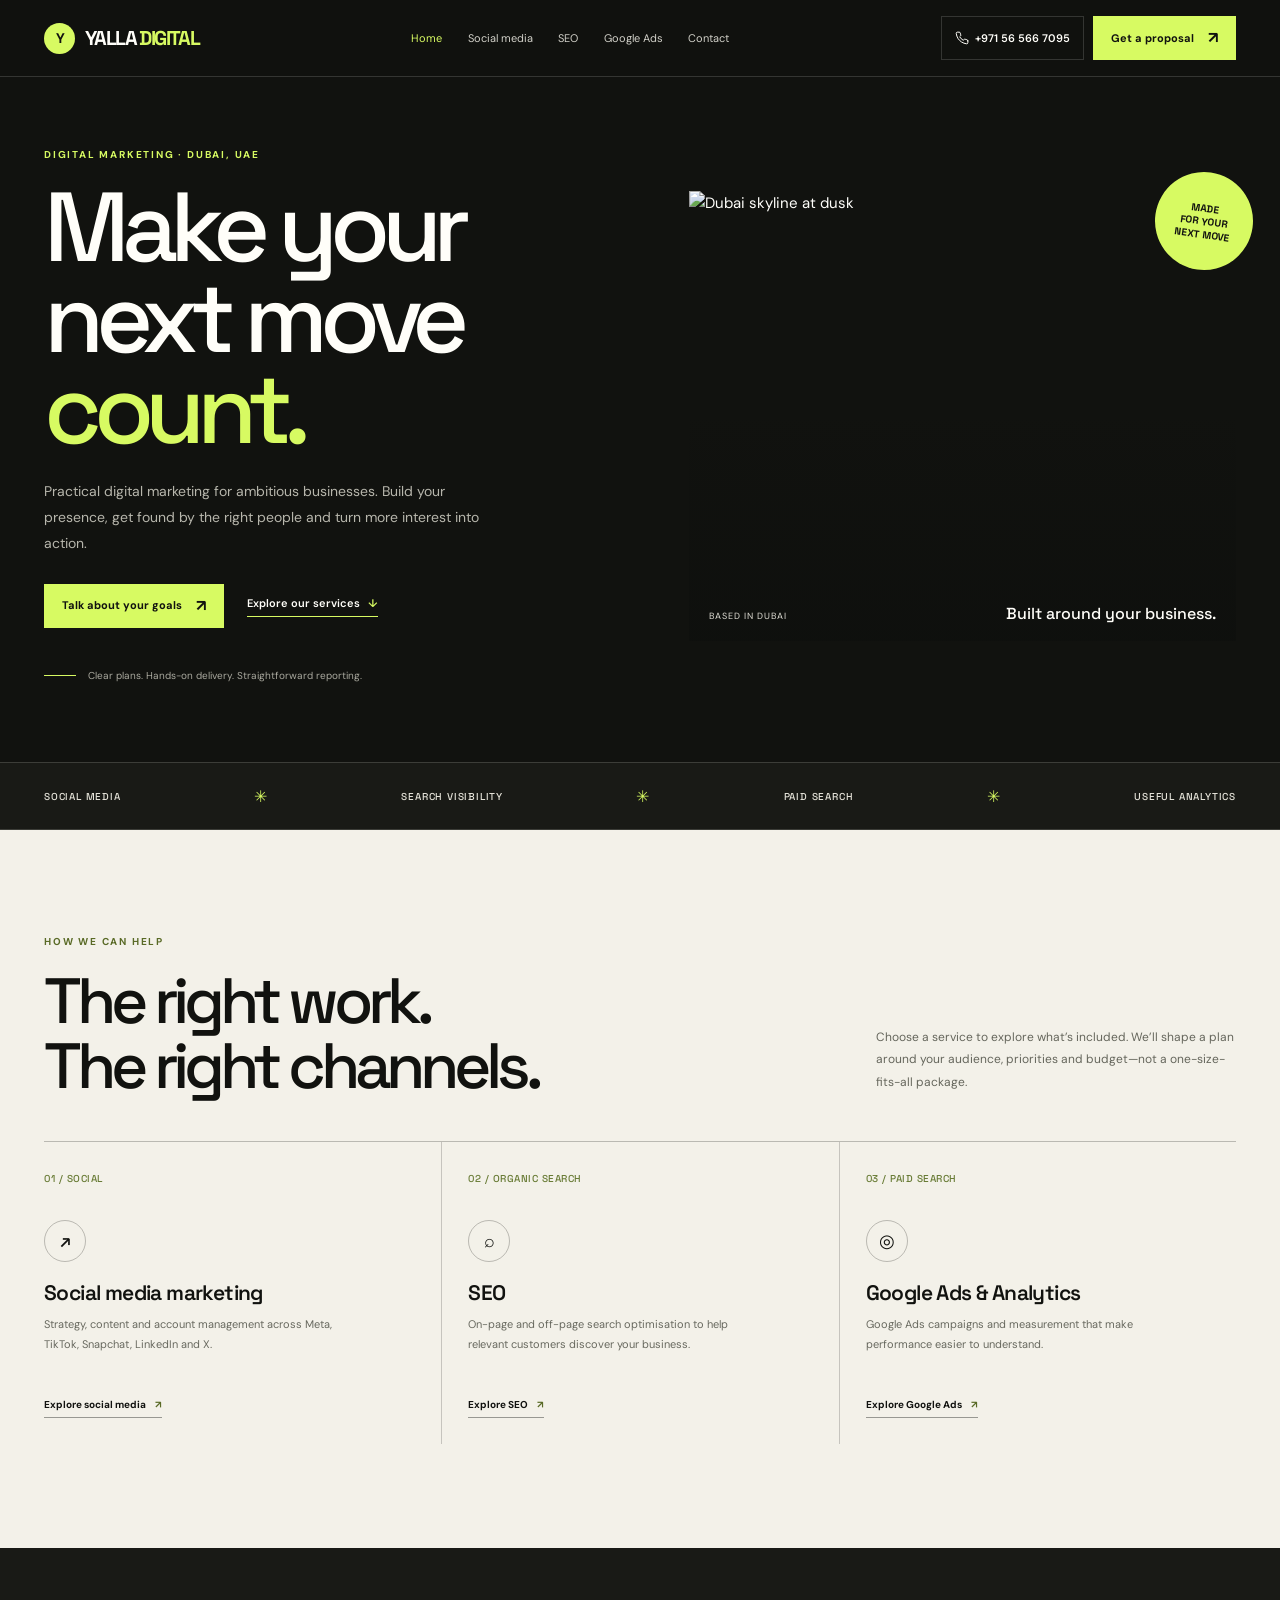
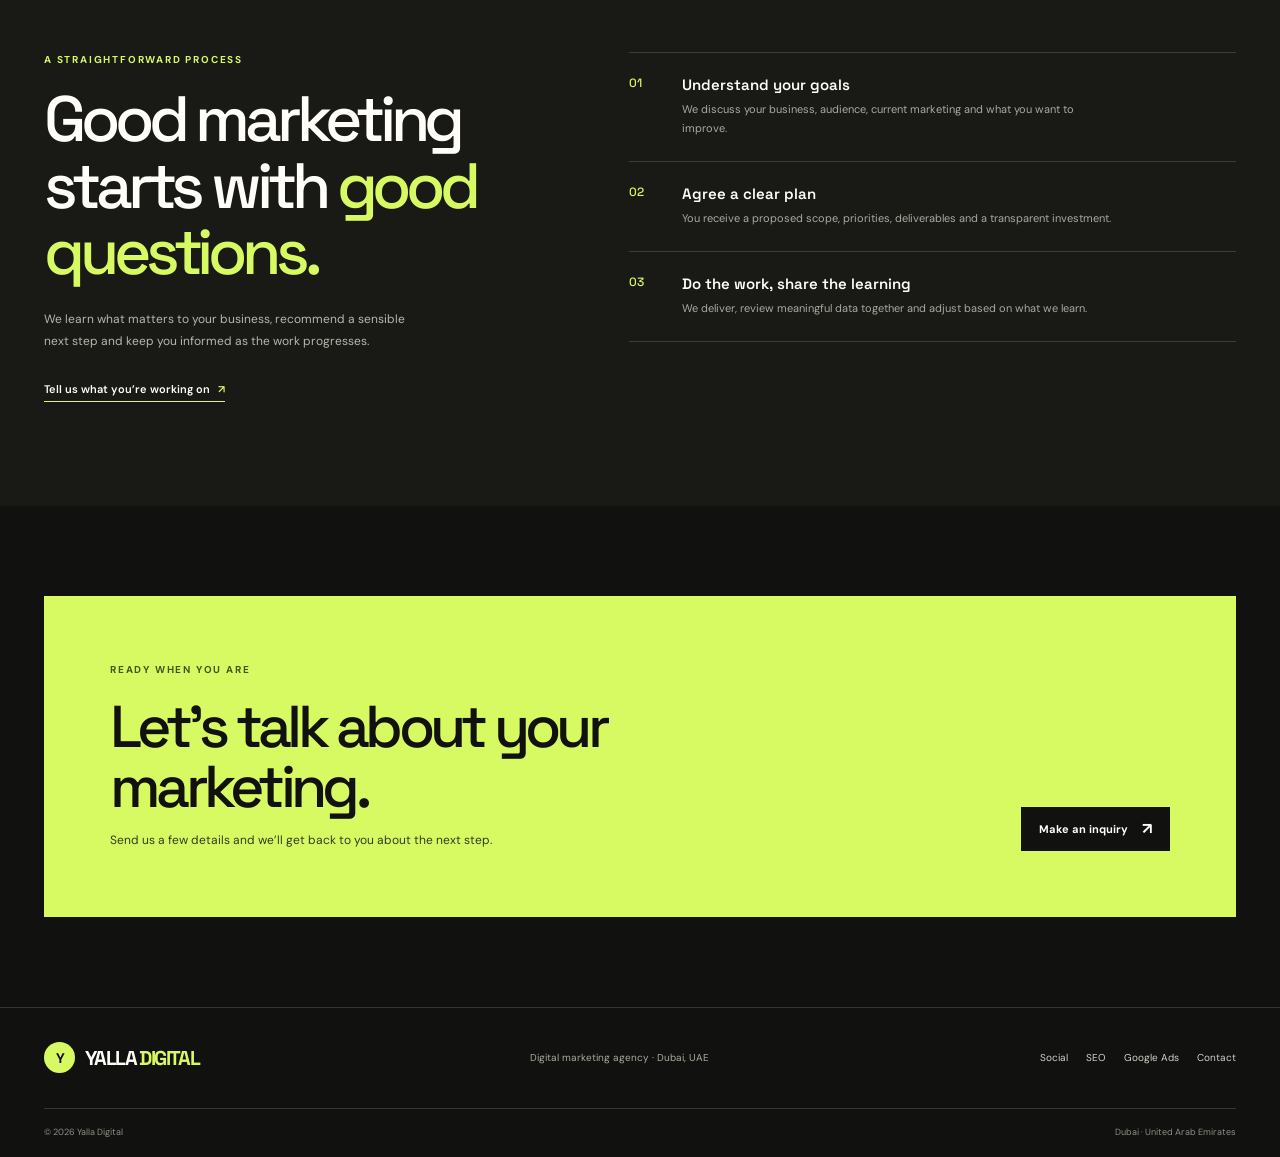
==== commit 371b90df: "Add phone icon to navigation call link Co-authored-by: Copilot <223556219+Copilot@users.noreply.gith" ====
--- a/index.html
+++ b/index.html
@@ -24,7 +24,7 @@
         <a href="contact.html">Contact</a>
       </nav>
       <div class="nav-actions">
-        <a class="nav-call" href="tel:+971565667095" aria-label="Call us at +971 56 566 7095"><span class="nav-call-label">Call</span><span class="nav-call-number">+971 56 566 7095</span></a>
+        <a class="nav-call" href="tel:+971565667095" aria-label="Call us at +971 56 566 7095"><svg class="nav-call-icon" width="14" height="14" viewBox="0 0 24 24" fill="none" aria-hidden="true"><path d="M22 16.92v3a2 2 0 0 1-2.18 2 19.79 19.79 0 0 1-8.63-3.07 19.5 19.5 0 0 1-6-6A19.79 19.79 0 0 1 2.12 4.18 2 2 0 0 1 4.11 2h3a2 2 0 0 1 2 1.72c.12.96.35 1.9.69 2.8a2 2 0 0 1-.45 2.11L8.08 9.91a16 16 0 0 0 6 6l1.27-1.27a2 2 0 0 1 2.11-.45c.9.34 1.84.57 2.8.69A2 2 0 0 1 22 16.92Z" stroke="currentColor" stroke-width="1.7" stroke-linecap="round" stroke-linejoin="round"/></svg><span class="nav-call-label">Call</span><span class="nav-call-number">+971 56 566 7095</span></a>
         <a class="nav-cta" href="contact.html">Get a proposal <span class="arrow" aria-hidden="true">↗</span></a>
       </div>
     </div>
--- a/pages.css
+++ b/pages.css
@@ -115,6 +115,7 @@
 .contact-copy > p:not(.eyebrow) { max-width: 410px; margin: 20px 0 0; color: #b7b6ac; font-size: 13px; line-height: 1.85; }
 .contact-note { margin-top: 33px; padding-top: 19px; border-top: 1px solid var(--line); color: #deddd5; font-size: 11px; }
 .contact-note a { color: var(--lime); }
+.contact-note .contact-phone { display: inline-flex; align-items: center; gap: 6px; }
 .contact-actions { margin-top: 24px; display: flex; flex-wrap: wrap; gap: 12px; }
 .contact-form { padding: 29px; display: grid; grid-template-columns: 1fr 1fr; gap: 18px 14px; background: var(--night-soft); }
 .field { display: flex; flex-direction: column; gap: 7px; }
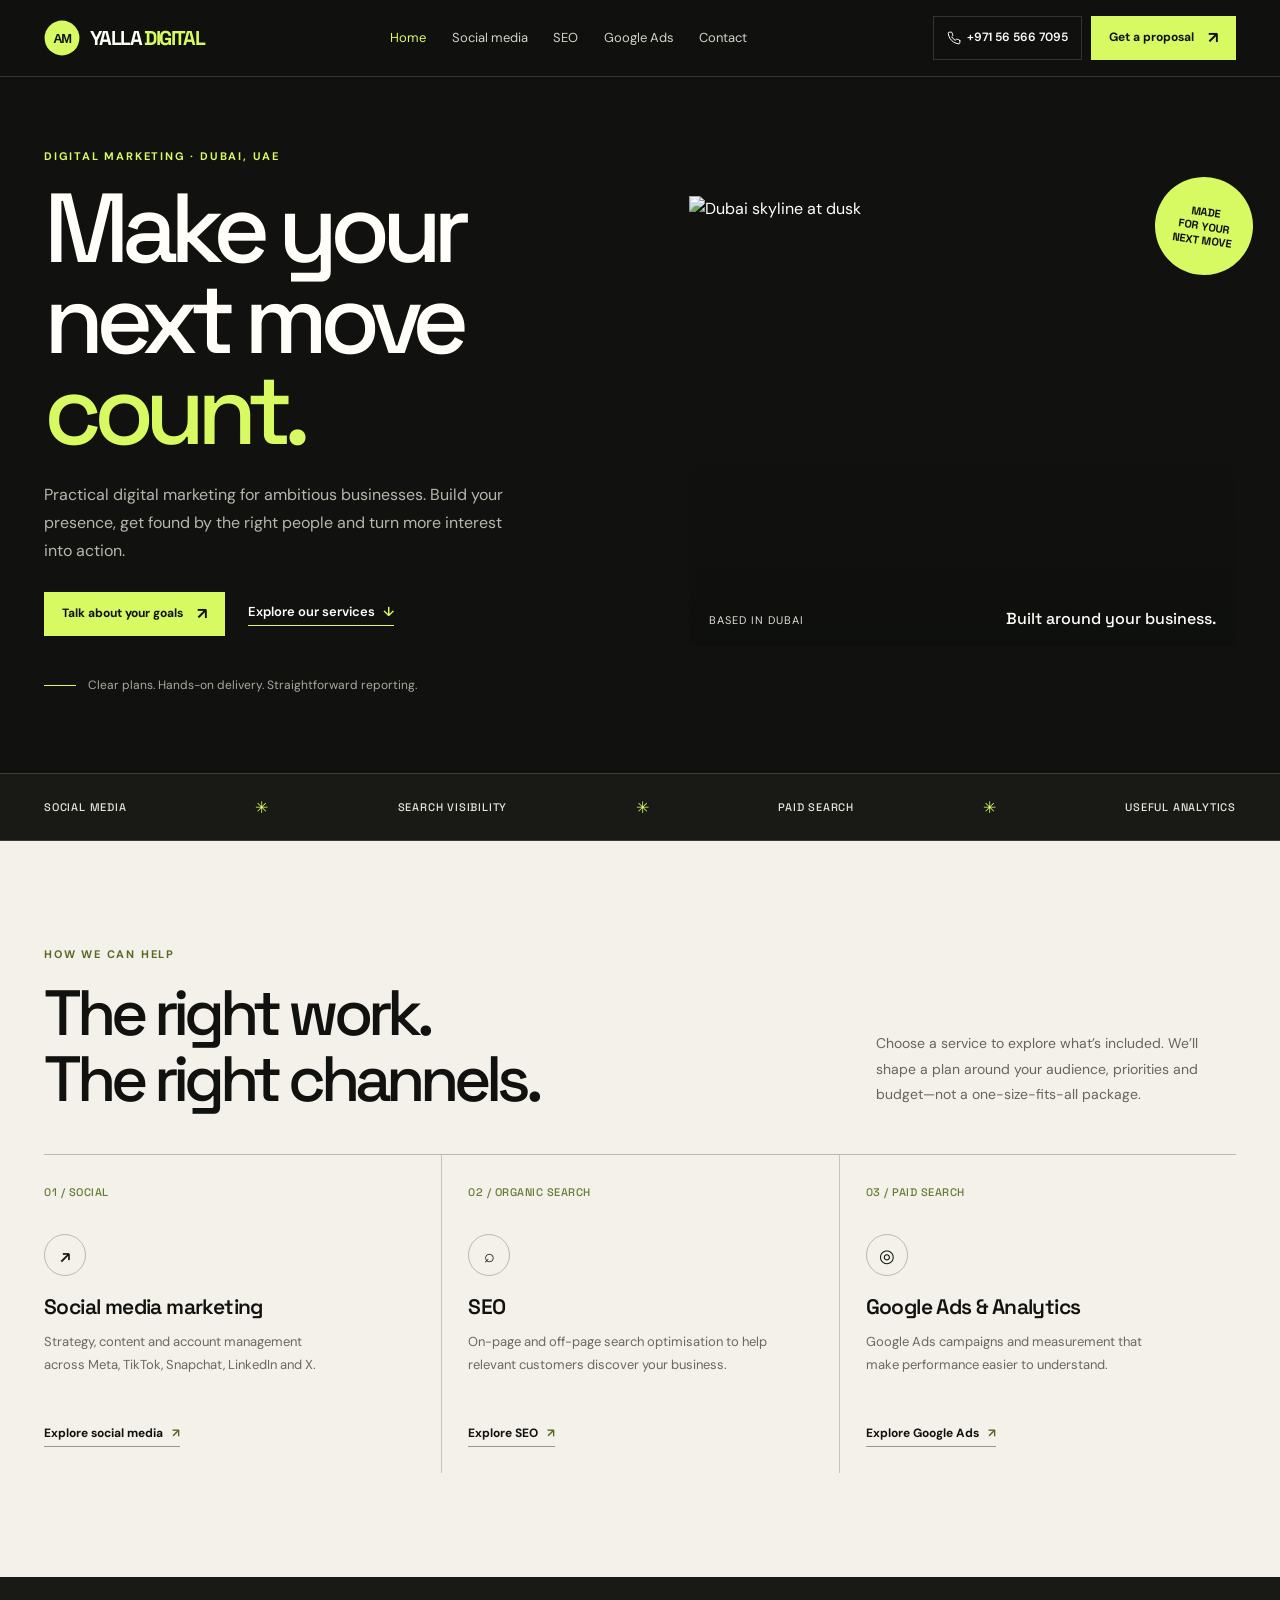
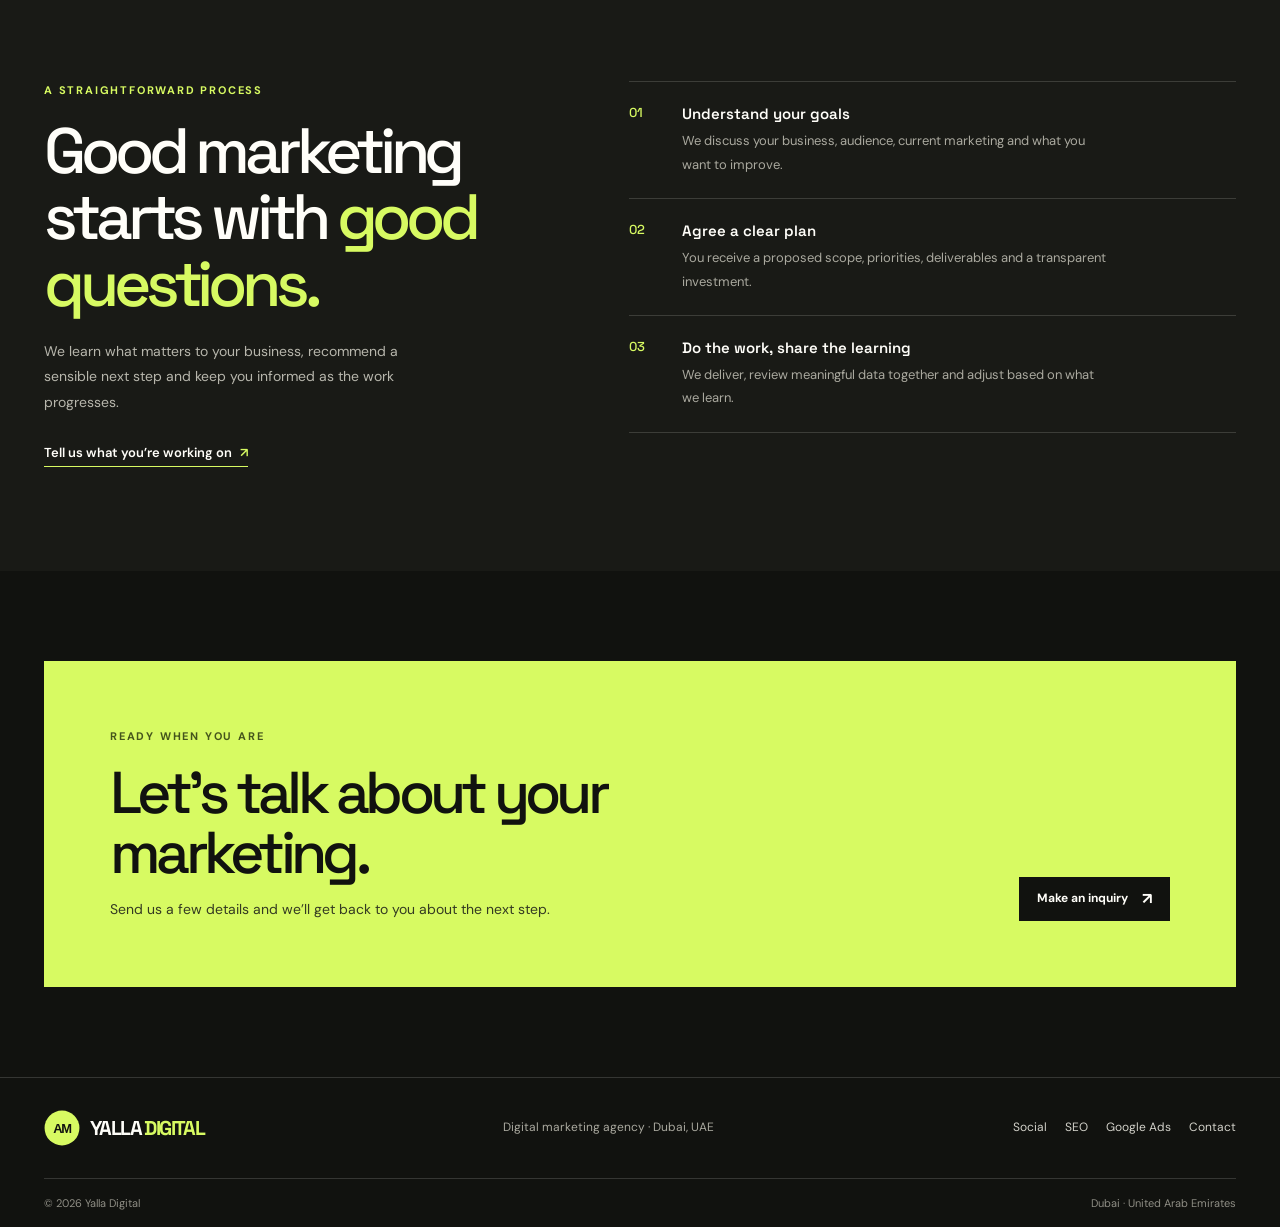
==== commit 09274bdb: "Create AM logo for website branding Co-authored-by: Copilot <223556219+Copilot@users.noreply.github." ====
--- a/index.html
+++ b/index.html
@@ -4,6 +4,7 @@
   <meta charset="utf-8">
   <meta name="viewport" content="width=device-width, initial-scale=1">
   <meta name="theme-color" content="#11120f">
+  <link rel="icon" type="image/svg+xml" href="am-logo.svg">
   <meta name="description" content="Yalla Digital is a Dubai digital marketing agency offering social media management, SEO and Google Ads with clear reporting.">
   <title>Yalla Digital | Digital marketing agency in Dubai</title>
   <link rel="preconnect" href="https://fonts.googleapis.com">
@@ -14,7 +15,7 @@
 <body>
   <header class="site-header">
     <div class="wrap nav">
-      <a class="brand" href="index.html" aria-label="Yalla Digital home"><span class="brand-mark" aria-hidden="true">Y</span><span>YALLA <em>DIGITAL</em></span></a>
+      <a class="brand" href="index.html" aria-label="Yalla Digital home"><img class="brand-mark" src="am-logo.svg" alt=""><span>YALLA <em>DIGITAL</em></span></a>
       <button class="menu-toggle" type="button" aria-label="Open menu" aria-expanded="false" aria-controls="site-navigation"><svg width="19" height="19" viewBox="0 0 19 19" fill="none" aria-hidden="true"><path d="M3 5.5h13M3 9.5h13M3 13.5h13" stroke="currentColor" stroke-width="1.4"/></svg></button>
       <nav class="nav-links" id="site-navigation" aria-label="Main navigation">
         <a href="index.html" aria-current="page">Home</a>
@@ -101,7 +102,7 @@
 
   <footer class="site-footer">
     <div class="wrap footer-main">
-      <a class="brand" href="index.html" aria-label="Yalla Digital home"><span class="brand-mark" aria-hidden="true">Y</span><span>YALLA <em>DIGITAL</em></span></a>
+      <a class="brand" href="index.html" aria-label="Yalla Digital home"><img class="brand-mark" src="am-logo.svg" alt=""><span>YALLA <em>DIGITAL</em></span></a>
       <span class="footer-meta">Digital marketing agency · Dubai, UAE</span>
       <nav class="footer-links" aria-label="Footer navigation"><a href="social-media-marketing.html">Social</a><a href="seo.html">SEO</a><a href="google-ads-analytics.html">Google Ads</a><a href="contact.html">Contact</a></nav>
     </div>
--- a/pages.css
+++ b/pages.css
@@ -13,7 +13,7 @@
 
 * { box-sizing: border-box; }
 html { scroll-behavior: smooth; scroll-padding-top: 90px; }
-body { margin: 0; background: var(--night); color: var(--white); font: 15px/1.65 var(--sans); }
+body { margin: 0; background: var(--night); color: var(--white); font: 16px/1.65 var(--sans); }
 a { color: inherit; text-decoration: none; }
 button, input, select, textarea { font: inherit; }
 img { display: block; max-width: 100%; }
@@ -22,20 +22,20 @@
 ::selection { color: var(--night); background: var(--lime); }
 .wrap { width: min(1200px, calc(100% - 88px)); margin-inline: auto; }
 .display { font-family: var(--display); font-weight: 500; letter-spacing: -.075em; }
-.eyebrow { margin: 0 0 18px; color: var(--lime); font-size: 10px; font-weight: 700; letter-spacing: 1.8px; text-transform: uppercase; }
+.eyebrow { margin: 0 0 18px; color: var(--lime); font-size: 11px; font-weight: 700; letter-spacing: 1.8px; text-transform: uppercase; }
 .site-header { position: sticky; z-index: 10; top: 0; border-bottom: 1px solid var(--line); background: rgba(17, 18, 15, .95); backdrop-filter: blur(14px); }
 .nav { min-height: 76px; display: flex; align-items: center; justify-content: space-between; gap: 27px; }
 .brand { display: inline-flex; align-items: center; gap: 10px; flex-shrink: 0; font: 700 20px/1 var(--display); letter-spacing: -.08em; }
-.brand-mark { width: 31px; height: 31px; display: grid; place-items: center; border-radius: 50%; background: var(--lime); color: var(--night); font: 700 14px/1 var(--display); letter-spacing: -.08em; }
+.brand-mark { width: 36px; height: 36px; display: block; flex-shrink: 0; }
 .brand em { color: var(--lime); font-style: normal; }
-.nav-links { display: flex; align-items: center; gap: clamp(14px, 2vw, 27px); color: #d2d1c9; font-size: 11px; }
+.nav-links { display: flex; align-items: center; gap: clamp(14px, 2vw, 27px); color: #d2d1c9; font-size: 13px; }
 .nav-links a, .footer-links a { transition: color .2s ease; }
 .nav-links a:hover, .nav-links a[aria-current="page"], .footer-links a:hover { color: var(--lime); }
 .nav-actions { display: flex; align-items: center; gap: 9px; flex-shrink: 0; }
-.nav-call { min-height: 44px; padding: 0 13px; display: inline-flex; align-items: center; justify-content: center; gap: 6px; border: 1px solid var(--line); color: var(--white); font-size: 11px; font-weight: 600; white-space: nowrap; transition: border-color .2s ease, color .2s ease; }
+.nav-call { min-height: 44px; padding: 0 13px; display: inline-flex; align-items: center; justify-content: center; gap: 6px; border: 1px solid var(--line); color: var(--white); font-size: 12px; font-weight: 600; white-space: nowrap; transition: border-color .2s ease, color .2s ease; }
 .nav-call:hover { border-color: var(--lime); color: var(--lime); }
 .nav-call-label { display: none; }
-.nav-cta, .button-primary, .button-dark { min-height: 44px; padding: 0 17px; display: inline-flex; align-items: center; justify-content: center; gap: 14px; border: 1px solid var(--lime); background: var(--lime); color: var(--night); font-size: 11px; font-weight: 700; transition: background .2s ease, color .2s ease; }
+.nav-cta, .button-primary, .button-dark { min-height: 44px; padding: 0 17px; display: inline-flex; align-items: center; justify-content: center; gap: 14px; border: 1px solid var(--lime); background: var(--lime); color: var(--night); font-size: 12px; font-weight: 700; transition: background .2s ease, color .2s ease; }
 .nav-cta:hover, .button-primary:hover { background: transparent; color: var(--lime); }
 .arrow { font-size: 16px; line-height: 1; }
 .menu-toggle { display: none; width: 42px; height: 42px; place-items: center; border: 1px solid var(--line); background: transparent; color: var(--white); cursor: pointer; }
@@ -43,109 +43,109 @@
 .hero-copy { position: relative; z-index: 1; }
 .hero h1 { margin: 0; font: 500 clamp(62px, 8vw, 98px)/.93 var(--display); letter-spacing: -.085em; }
 .hero h1 em, .approach-intro h2 em { color: var(--lime); font-style: normal; }
-.hero-description { max-width: 460px; margin: 24px 0 27px; color: #b7b6ac; font-size: 14px; line-height: 1.85; }
+.hero-description { max-width: 460px; margin: 24px 0 27px; color: #b7b6ac; font-size: 16px; line-height: 1.75; }
 .hero-actions { display: flex; flex-wrap: wrap; align-items: center; gap: 23px; }
-.text-link { display: inline-flex; align-items: center; gap: 8px; padding-bottom: 3px; border-bottom: 1px solid var(--lime); font-size: 11px; font-weight: 600; }
+.text-link { display: inline-flex; align-items: center; gap: 8px; padding-bottom: 3px; border-bottom: 1px solid var(--lime); font-size: 13px; font-weight: 600; }
 .text-link span, .card-link span { color: var(--lime); }
-.hero-note { display: flex; align-items: center; gap: 12px; margin: 40px 0 0; color: var(--muted); font-size: 10px; }
+.hero-note { display: flex; align-items: center; gap: 12px; margin: 40px 0 0; color: var(--muted); font-size: 12px; }
 .hero-note::before { width: 32px; height: 1px; background: var(--lime); content: ''; }
 .hero-visual { position: relative; min-width: 0; }
 .hero-image { width: 100%; height: 450px; object-fit: cover; filter: saturate(.72); }
 .hero-visual::after { position: absolute; inset: 0; background: linear-gradient(180deg, transparent 48%, rgba(12, 14, 12, .55)); content: ''; pointer-events: none; }
 .hero-stamp { position: absolute; z-index: 2; top: -19px; right: -17px; width: 98px; height: 98px; display: grid; place-items: center; border-radius: 50%; background: var(--lime); color: var(--night); text-align: center; transform: rotate(8deg); }
-.hero-stamp span { font: 700 10px/1.3 var(--display); }
+.hero-stamp span { font: 700 11px/1.3 var(--display); }
 .image-caption { position: absolute; z-index: 1; right: 20px; bottom: 17px; left: 20px; display: flex; align-items: end; justify-content: space-between; gap: 10px; }
-.image-caption span { color: #e2e0d7; font-size: 9px; letter-spacing: 1px; text-transform: uppercase; }
+.image-caption span { color: #e2e0d7; font-size: 11px; letter-spacing: 1px; text-transform: uppercase; }
 .image-caption strong { font: 500 16px var(--display); }
 .trust-strip { border-block: 1px solid var(--line); background: var(--night-soft); }
-.trust-inner { min-height: 66px; display: flex; align-items: center; justify-content: space-between; gap: 18px; color: #e5e3d9; font: 500 10px var(--display); letter-spacing: .8px; text-transform: uppercase; }
+.trust-inner { min-height: 66px; display: flex; align-items: center; justify-content: space-between; gap: 18px; color: #e5e3d9; font: 500 11px var(--display); letter-spacing: .8px; text-transform: uppercase; }
 .trust-inner b { color: var(--lime); font-size: 16px; font-weight: 400; }
 .section { padding-block: 104px; }
 .section-heading { display: flex; align-items: end; justify-content: space-between; gap: 35px; margin-bottom: 42px; }
 .section-heading h2 { max-width: 600px; margin: 0; font: 500 clamp(43px, 5vw, 65px)/1.02 var(--display); letter-spacing: -.08em; }
-.section-heading > p { max-width: 360px; margin: 0 0 5px; color: #b7b6ac; font-size: 12px; line-height: 1.9; }
+.section-heading > p { max-width: 360px; margin: 0 0 5px; color: #b7b6ac; font-size: 14px; line-height: 1.8; }
 .services { background: var(--paper); color: var(--night); }
 .services .eyebrow { color: #596a26; }
 .services .section-heading > p { color: #65665c; }
 .service-grid { display: grid; grid-template-columns: repeat(3, 1fr); border-top: 1px solid rgba(17, 18, 15, .25); }
 .service-card { min-height: 300px; padding: 23px 26px 26px 0; }
 .service-card + .service-card { padding-left: 26px; border-left: 1px solid rgba(17, 18, 15, .2); }
-.service-number { color: #687b35; font: 500 10px var(--display); letter-spacing: .5px; }
+.service-number { color: #687b35; font: 500 11px var(--display); letter-spacing: .5px; }
 .service-icon { width: 42px; height: 42px; margin: 30px 0 18px; display: grid; place-items: center; border: 1px solid rgba(17, 18, 15, .25); border-radius: 50%; font: 500 18px var(--display); }
 .service-card h3 { margin: 0 0 10px; font: 600 21px/1.2 var(--display); letter-spacing: -.6px; }
-.service-card p { max-width: 300px; min-height: 60px; margin: 0; color: #68695f; font-size: 11px; line-height: 1.8; }
-.card-link { display: inline-flex; align-items: center; gap: 9px; margin-top: 22px; padding-bottom: 3px; border-bottom: 1px solid rgba(17, 18, 15, .4); font-size: 10px; font-weight: 700; }
+.service-card p { max-width: 300px; min-height: 72px; margin: 0; color: #68695f; font-size: 13px; line-height: 1.8; }
+.card-link { display: inline-flex; align-items: center; gap: 9px; margin-top: 22px; padding-bottom: 3px; border-bottom: 1px solid rgba(17, 18, 15, .4); font-size: 12px; font-weight: 700; }
 .card-link span { color: #596a26; }
 .approach { background: var(--night-soft); }
 .approach-layout { display: grid; grid-template-columns: .9fr 1.1fr; gap: 88px; align-items: start; }
 .approach-intro h2 { margin: 0; font: 500 clamp(43px, 5vw, 64px)/1.04 var(--display); letter-spacing: -.08em; }
-.approach-intro > p:not(.eyebrow) { max-width: 370px; margin: 22px 0 24px; color: #b7b6ac; font-size: 12px; line-height: 1.85; }
+.approach-intro > p:not(.eyebrow) { max-width: 370px; margin: 22px 0 24px; color: #b7b6ac; font-size: 14px; line-height: 1.8; }
 .steps { border-top: 1px solid var(--line); }
 .step { display: grid; grid-template-columns: 38px 1fr; gap: 15px; padding: 22px 0; border-bottom: 1px solid var(--line); }
-.step-number { color: var(--lime); font: 500 12px var(--display); }
+.step-number { color: var(--lime); font: 500 13px var(--display); }
 .step h3 { margin: 0 0 6px; font: 600 15px var(--display); }
-.step p { max-width: 430px; margin: 0; color: var(--muted); font-size: 11px; line-height: 1.8; }
+.step p { max-width: 430px; margin: 0; color: var(--muted); font-size: 13px; line-height: 1.8; }
 .contact-band { margin-block: 90px; padding: clamp(32px, 6vw, 66px); display: flex; align-items: end; justify-content: space-between; gap: 28px; background: var(--lime); color: var(--night); }
 .contact-band .eyebrow { color: #45551c; }
 .contact-band h2 { max-width: 650px; margin: 0; font: 500 clamp(36px, 5vw, 59px)/1.02 var(--display); letter-spacing: -.08em; }
-.contact-band p:not(.eyebrow) { margin: 14px 0 0; color: #343a22; font-size: 12px; }
+.contact-band p:not(.eyebrow) { margin: 14px 0 0; color: #343a22; font-size: 14px; }
 .button-dark { flex-shrink: 0; border-color: var(--night); background: var(--night); color: var(--white); }
 .button-dark:hover { background: transparent; color: var(--night); }
 .page-hero { padding-block: 82px 63px; border-bottom: 1px solid var(--line); }
 .page-hero h1 { max-width: 880px; margin: 0; font: 500 clamp(52px, 7vw, 84px)/.98 var(--display); letter-spacing: -.085em; }
 .page-hero h1 em { color: var(--lime); font-style: normal; }
-.page-lead { max-width: 690px; margin: 23px 0 0; color: #b7b6ac; font-size: 14px; line-height: 1.85; }
+.page-lead { max-width: 690px; margin: 23px 0 0; color: #b7b6ac; font-size: 16px; line-height: 1.75; }
 .page-hero .button-primary { margin-top: 28px; }
 .service-detail { padding-block: 70px 96px; display: grid; grid-template-columns: .78fr 1.22fr; gap: 88px; align-items: start; }
 .detail-intro h2 { margin: 0 0 14px; font: 500 34px/1.1 var(--display); letter-spacing: -.06em; }
-.detail-intro p { margin: 0; color: #b7b6ac; font-size: 12px; line-height: 1.9; }
+.detail-intro p { margin: 0; color: #b7b6ac; font-size: 14px; line-height: 1.8; }
 .detail-list { border-top: 1px solid var(--line); }
 .detail-item { display: grid; grid-template-columns: 35px 1fr; gap: 14px; padding: 20px 0; border-bottom: 1px solid var(--line); }
-.detail-item > span { color: var(--lime); font: 500 11px var(--display); }
-.detail-item h3 { margin: 0 0 5px; font: 600 15px var(--display); }
-.detail-item p { max-width: 600px; margin: 0; color: var(--muted); font-size: 11px; line-height: 1.8; }
+.detail-item > span { color: var(--lime); font: 500 12px var(--display); }
+.detail-item h3 { margin: 0 0 5px; font: 600 16px var(--display); }
+.detail-item p { max-width: 600px; margin: 0; color: var(--muted); font-size: 13px; line-height: 1.8; }
 .platforms { margin-top: 28px; display: flex; flex-wrap: wrap; gap: 9px; }
-.platforms span { padding: 8px 12px; border: 1px solid var(--line); color: #e4e2d9; font-size: 10px; }
+.platforms span { padding: 8px 12px; border: 1px solid var(--line); color: #e4e2d9; font-size: 12px; }
 .service-cta { padding: 27px 30px; display: flex; align-items: center; justify-content: space-between; gap: 24px; background: var(--night-soft); }
 .service-cta h2 { margin: 0; font: 500 24px var(--display); letter-spacing: -.05em; }
-.service-cta p { margin: 6px 0 0; color: var(--muted); font-size: 11px; }
+.service-cta p { margin: 6px 0 0; color: var(--muted); font-size: 13px; }
 .contact-main { padding-block: 75px 100px; display: grid; grid-template-columns: .8fr 1.2fr; gap: 82px; align-items: start; }
 .contact-copy { max-width: 650px; }
 .contact-copy h1 { margin: 0; font: 500 clamp(49px, 6vw, 72px)/1 var(--display); letter-spacing: -.08em; }
-.contact-copy > p:not(.eyebrow) { max-width: 410px; margin: 20px 0 0; color: #b7b6ac; font-size: 13px; line-height: 1.85; }
-.contact-note { margin-top: 33px; padding-top: 19px; border-top: 1px solid var(--line); color: #deddd5; font-size: 11px; }
+.contact-copy > p:not(.eyebrow) { max-width: 410px; margin: 20px 0 0; color: #b7b6ac; font-size: 15px; line-height: 1.75; }
+.contact-note { margin-top: 33px; padding-top: 19px; border-top: 1px solid var(--line); color: #deddd5; font-size: 13px; }
 .contact-note a { color: var(--lime); }
 .contact-note .contact-phone { display: inline-flex; align-items: center; gap: 6px; }
 .contact-actions { margin-top: 24px; display: flex; flex-wrap: wrap; gap: 12px; }
 .contact-form { padding: 29px; display: grid; grid-template-columns: 1fr 1fr; gap: 18px 14px; background: var(--night-soft); }
 .field { display: flex; flex-direction: column; gap: 7px; }
 .field-full, .form-note, .form-status { grid-column: 1 / -1; }
-.field label { color: #e7e5dc; font-size: 10px; font-weight: 600; }
-.field input, .field select, .field textarea { width: 100%; min-height: 47px; padding: 11px 12px; border: 1px solid rgba(243, 241, 233, .25); border-radius: 0; outline: none; background: #11120f; color: var(--white); font-size: 11px; }
+.field label { color: #e7e5dc; font-size: 12px; font-weight: 600; }
+.field input, .field select, .field textarea { width: 100%; min-height: 47px; padding: 11px 12px; border: 1px solid rgba(243, 241, 233, .25); border-radius: 0; outline: none; background: #11120f; color: var(--white); font-size: 16px; }
 .field textarea { min-height: 116px; resize: vertical; }
 .field input:focus, .field select:focus, .field textarea:focus { border-color: var(--lime); box-shadow: 0 0 0 1px var(--lime); }
 .field select:invalid { color: #aaa99f; }
 .field select option { color: var(--white); background: var(--night); }
-.form-note, .form-status { margin: 0; color: var(--muted); font-size: 10px; line-height: 1.7; }
+.form-note, .form-status { margin: 0; color: var(--muted); font-size: 12px; line-height: 1.7; }
 .form-status { color: var(--lime); }
 .form-status a { text-decoration: underline; }
 .site-footer { border-top: 1px solid var(--line); }
 .footer-main { min-height: 100px; display: flex; align-items: center; justify-content: space-between; gap: 22px; }
-.footer-meta { color: var(--muted); font-size: 10px; }
-.footer-links { display: flex; flex-wrap: wrap; gap: 18px; color: #d2d1c9; font-size: 10px; }
-.footer-bottom { min-height: 49px; display: flex; align-items: center; justify-content: space-between; gap: 15px; border-top: 1px solid var(--line); color: #8f8e85; font-size: 9px; }
+.footer-meta { color: var(--muted); font-size: 12px; }
+.footer-links { display: flex; flex-wrap: wrap; gap: 18px; color: #d2d1c9; font-size: 12px; }
+.footer-bottom { min-height: 49px; display: flex; align-items: center; justify-content: space-between; gap: 15px; border-top: 1px solid var(--line); color: #8f8e85; font-size: 11px; }
 .mobile-cta { display: none; }
 
 @media (max-width: 980px) {
   .wrap { width: min(100% - 56px, 800px); }
   .nav { gap: 16px; }
-  .nav-links { gap: 13px; font-size: 10px; }
+  .nav-links { gap: 13px; font-size: 11px; }
   .brand { font-size: 18px; }
   .nav-actions { gap: 6px; }
-  .nav-call { padding-inline: 9px; font-size: 9px; }
+  .nav-call { padding-inline: 9px; font-size: 11px; }
   .nav-call-label { display: inline; }
   .nav-call-number { display: none; }
-  .nav-cta { padding-inline: 10px; font-size: 9px; }
+  .nav-cta { padding-inline: 10px; font-size: 11px; }
   .hero { gap: 40px; }
   .service-detail { gap: 50px; }
 }
@@ -159,7 +159,7 @@
   .nav-call { min-height: 40px; padding-inline: 10px; }
   .nav-call-label { display: inline; }
   .nav-call-number, .nav-cta { display: none; }
-  .nav-links { position: absolute; top: 67px; right: 0; left: 0; display: none; padding: 8px 20px 18px; flex-direction: column; align-items: stretch; gap: 0; border-bottom: 1px solid var(--line); background: var(--night); font-size: 12px; }
+  .nav-links { position: absolute; top: 67px; right: 0; left: 0; display: none; padding: 8px 20px 18px; flex-direction: column; align-items: stretch; gap: 0; border-bottom: 1px solid var(--line); background: var(--night); font-size: 14px; }
   .nav-links.is-open { display: flex; }
   .nav-links a { padding: 12px 0; }
   .hero { min-height: auto; grid-template-columns: 1fr; gap: 36px; padding-block: 55px 58px; }
@@ -168,9 +168,9 @@
   .hero-note { margin-top: 29px; }
   .hero-image { height: min(108vw, 420px); }
   .hero-stamp { top: -13px; right: -3px; width: 79px; height: 79px; }
-  .hero-stamp span { font-size: 9px; }
-  .trust-inner { min-height: 60px; justify-content: flex-start; gap: 13px; overflow-x: auto; white-space: nowrap; font-size: 9px; }
-  .trust-inner b { font-size: 13px; }
+  .hero-stamp span { font-size: 11px; }
+  .trust-inner { min-height: 60px; justify-content: flex-start; gap: 13px; overflow-x: auto; white-space: nowrap; font-size: 11px; }
+  .trust-inner b { font-size: 14px; }
   .section { padding-block: 75px; }
   .section-heading { align-items: flex-start; flex-direction: column; gap: 15px; margin-bottom: 30px; }
   .section-heading h2 { font-size: clamp(43px, 11vw, 59px); }
@@ -185,7 +185,7 @@
   .contact-band h2 { font-size: 43px; }
   .page-hero { padding-block: 56px 44px; }
   .page-hero h1 { font-size: clamp(50px, 12vw, 72px); }
-  .page-lead { font-size: 13px; }
+  .page-lead { font-size: 15px; }
   .service-detail { grid-template-columns: 1fr; gap: 29px; padding-block: 48px 65px; }
   .detail-intro h2 { font-size: 29px; }
   .service-cta { align-items: flex-start; flex-direction: column; padding: 24px; }
@@ -196,14 +196,13 @@
   .footer-meta { order: 2; width: 100%; }
   .footer-links { gap: 14px; }
   .footer-bottom { align-items: flex-start; flex-direction: column; justify-content: center; padding-block: 12px; }
-  .mobile-cta { position: fixed; z-index: 9; right: 14px; bottom: 14px; left: 14px; min-height: 48px; display: flex; align-items: center; justify-content: center; gap: 10px; background: var(--lime); color: var(--night); font-size: 11px; font-weight: 700; box-shadow: 0 6px 25px rgba(0, 0, 0, .28); }
-  .site-footer { padding-bottom: 60px; }
+  .mobile-cta { min-height: 52px; margin: 20px 14px 14px; padding: 10px 16px; display: flex; align-items: center; justify-content: center; gap: 10px; background: var(--lime); color: var(--night); font-size: 14px; font-weight: 700; box-shadow: 0 6px 25px rgba(0, 0, 0, .28); }
 }
 @media (max-width: 400px) {
   .hero h1 { font-size: 59px; }
   .contact-form { grid-template-columns: 1fr; }
   .field-full, .form-note, .form-status { grid-column: auto; }
-  .footer-links { font-size: 9px; }
+  .footer-links { font-size: 11px; }
 }
 @media (prefers-reduced-motion: reduce) {
   *, *::before, *::after { scroll-behavior: auto !important; transition-duration: .01ms !important; animation-duration: .01ms !important; animation-iteration-count: 1 !important; }
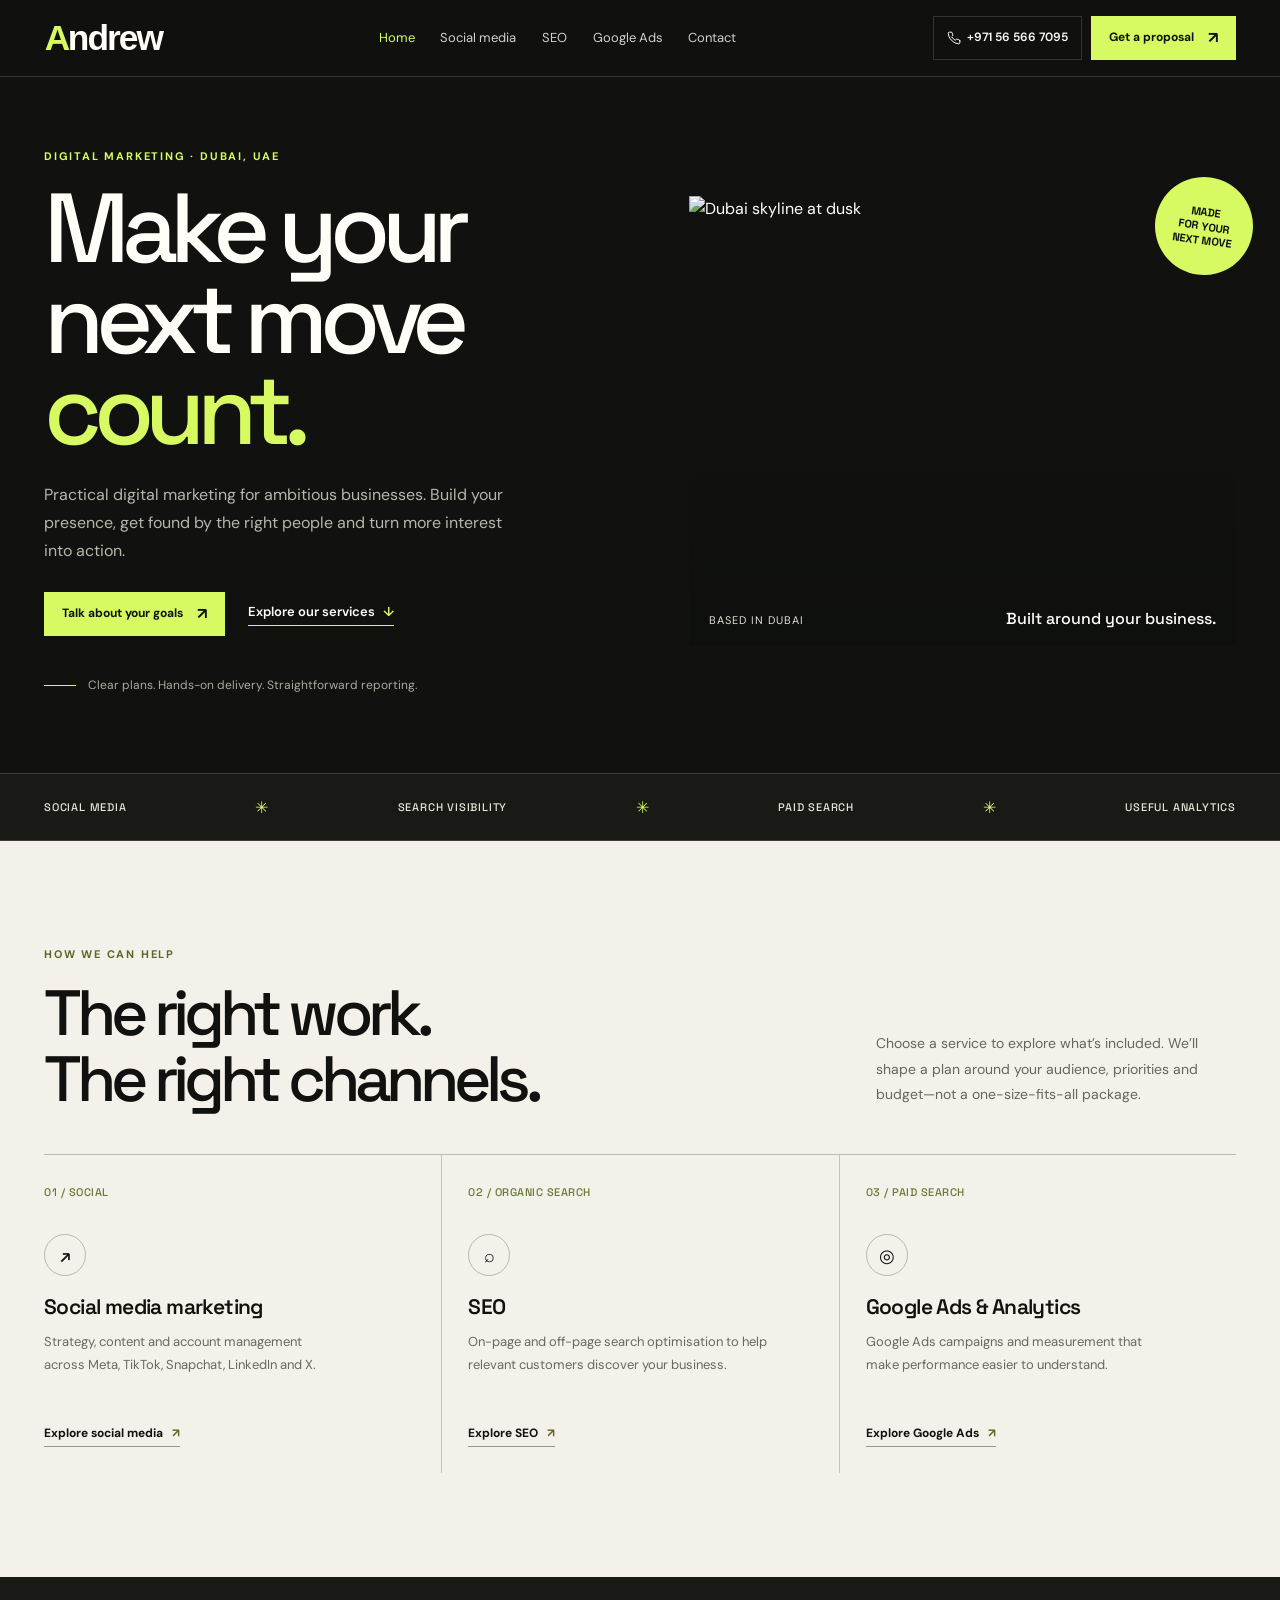
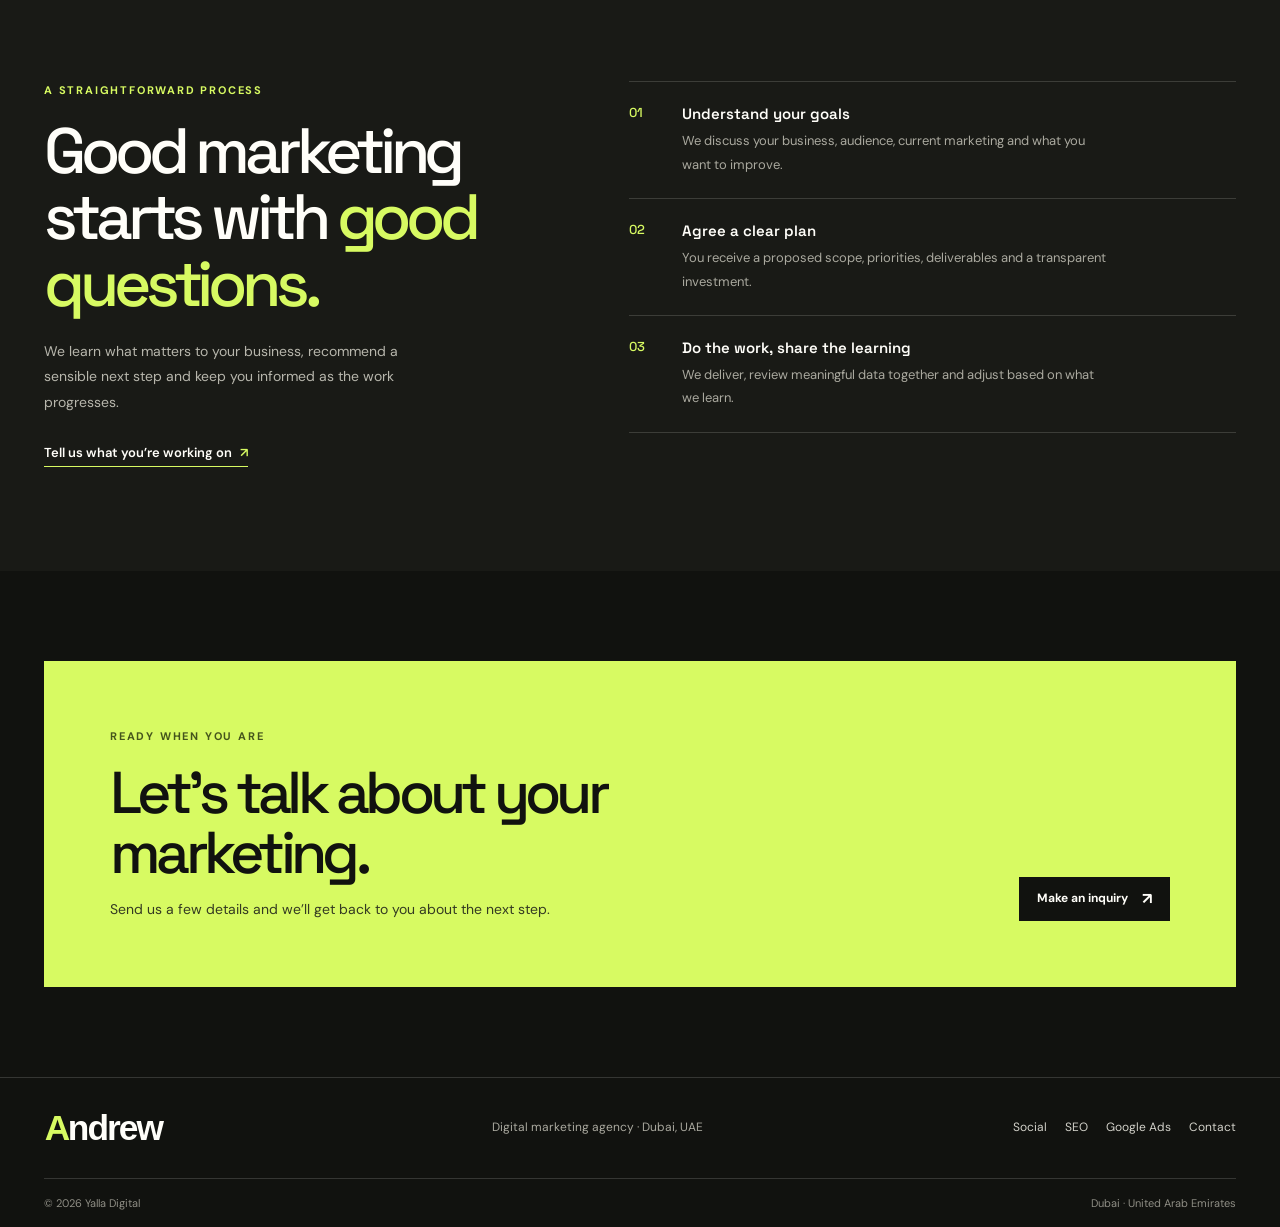
==== commit 4455e236: "Replace AM logo with Andrew wordmark Co-authored-by: Copilot <223556219+Copilot@users.noreply.github" ====
--- a/index.html
+++ b/index.html
@@ -4,7 +4,7 @@
   <meta charset="utf-8">
   <meta name="viewport" content="width=device-width, initial-scale=1">
   <meta name="theme-color" content="#11120f">
-  <link rel="icon" type="image/svg+xml" href="am-logo.svg">
+  <link rel="icon" type="image/svg+xml" href="andrew-logo.svg">
   <meta name="description" content="Yalla Digital is a Dubai digital marketing agency offering social media management, SEO and Google Ads with clear reporting.">
   <title>Yalla Digital | Digital marketing agency in Dubai</title>
   <link rel="preconnect" href="https://fonts.googleapis.com">
@@ -15,7 +15,7 @@
 <body>
   <header class="site-header">
     <div class="wrap nav">
-      <a class="brand" href="index.html" aria-label="Yalla Digital home"><img class="brand-mark" src="am-logo.svg" alt=""><span>YALLA <em>DIGITAL</em></span></a>
+      <a class="brand" href="index.html" aria-label="Andrew home"><img class="brand-mark" src="andrew-logo.svg" alt=""></a>
       <button class="menu-toggle" type="button" aria-label="Open menu" aria-expanded="false" aria-controls="site-navigation"><svg width="19" height="19" viewBox="0 0 19 19" fill="none" aria-hidden="true"><path d="M3 5.5h13M3 9.5h13M3 13.5h13" stroke="currentColor" stroke-width="1.4"/></svg></button>
       <nav class="nav-links" id="site-navigation" aria-label="Main navigation">
         <a href="index.html" aria-current="page">Home</a>
@@ -102,7 +102,7 @@
 
   <footer class="site-footer">
     <div class="wrap footer-main">
-      <a class="brand" href="index.html" aria-label="Yalla Digital home"><img class="brand-mark" src="am-logo.svg" alt=""><span>YALLA <em>DIGITAL</em></span></a>
+      <a class="brand" href="index.html" aria-label="Andrew home"><img class="brand-mark" src="andrew-logo.svg" alt=""></a>
       <span class="footer-meta">Digital marketing agency · Dubai, UAE</span>
       <nav class="footer-links" aria-label="Footer navigation"><a href="social-media-marketing.html">Social</a><a href="seo.html">SEO</a><a href="google-ads-analytics.html">Google Ads</a><a href="contact.html">Contact</a></nav>
     </div>
--- a/pages.css
+++ b/pages.css
@@ -26,7 +26,7 @@
 .site-header { position: sticky; z-index: 10; top: 0; border-bottom: 1px solid var(--line); background: rgba(17, 18, 15, .95); backdrop-filter: blur(14px); }
 .nav { min-height: 76px; display: flex; align-items: center; justify-content: space-between; gap: 27px; }
 .brand { display: inline-flex; align-items: center; gap: 10px; flex-shrink: 0; font: 700 20px/1 var(--display); letter-spacing: -.08em; }
-.brand-mark { width: 36px; height: 36px; display: block; flex-shrink: 0; }
+.brand-mark { width: 138px; height: 40px; display: block; flex-shrink: 0; }
 .brand em { color: var(--lime); font-style: normal; }
 .nav-links { display: flex; align-items: center; gap: clamp(14px, 2vw, 27px); color: #d2d1c9; font-size: 13px; }
 .nav-links a, .footer-links a { transition: color .2s ease; }
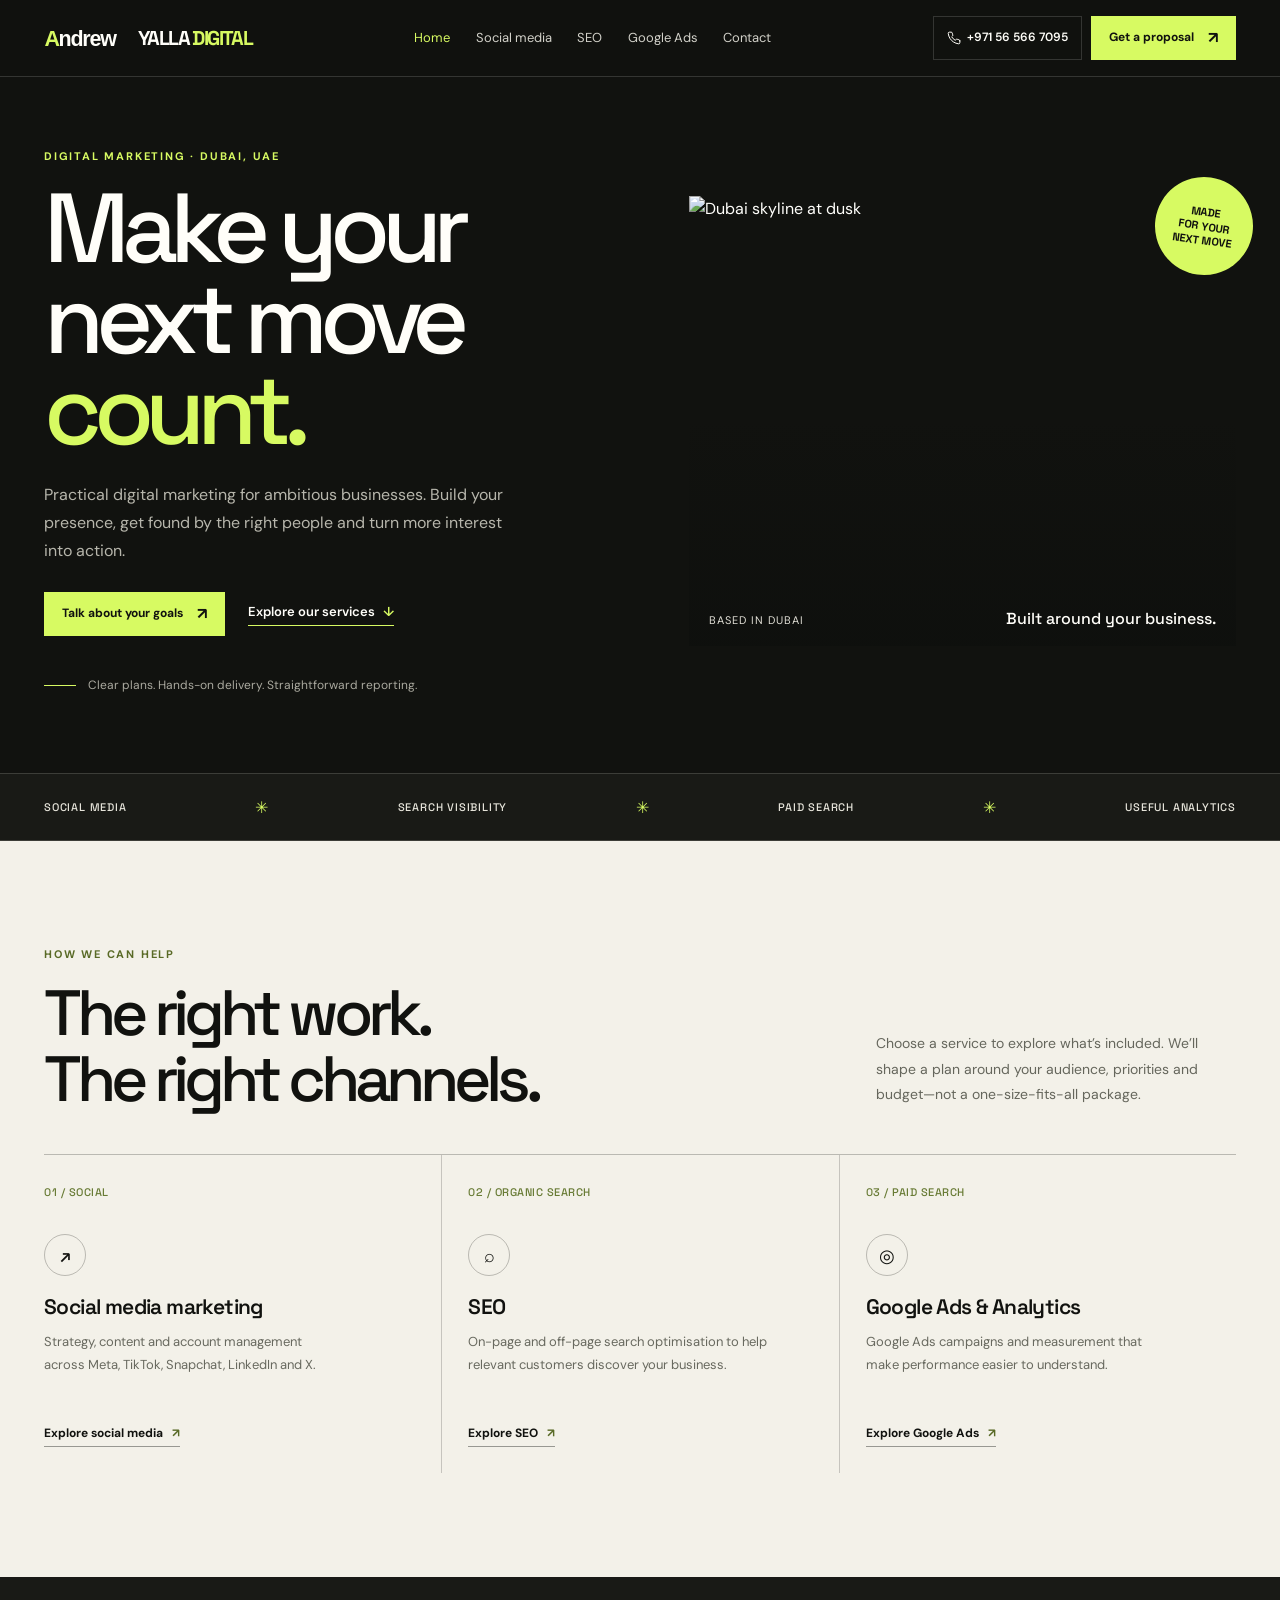
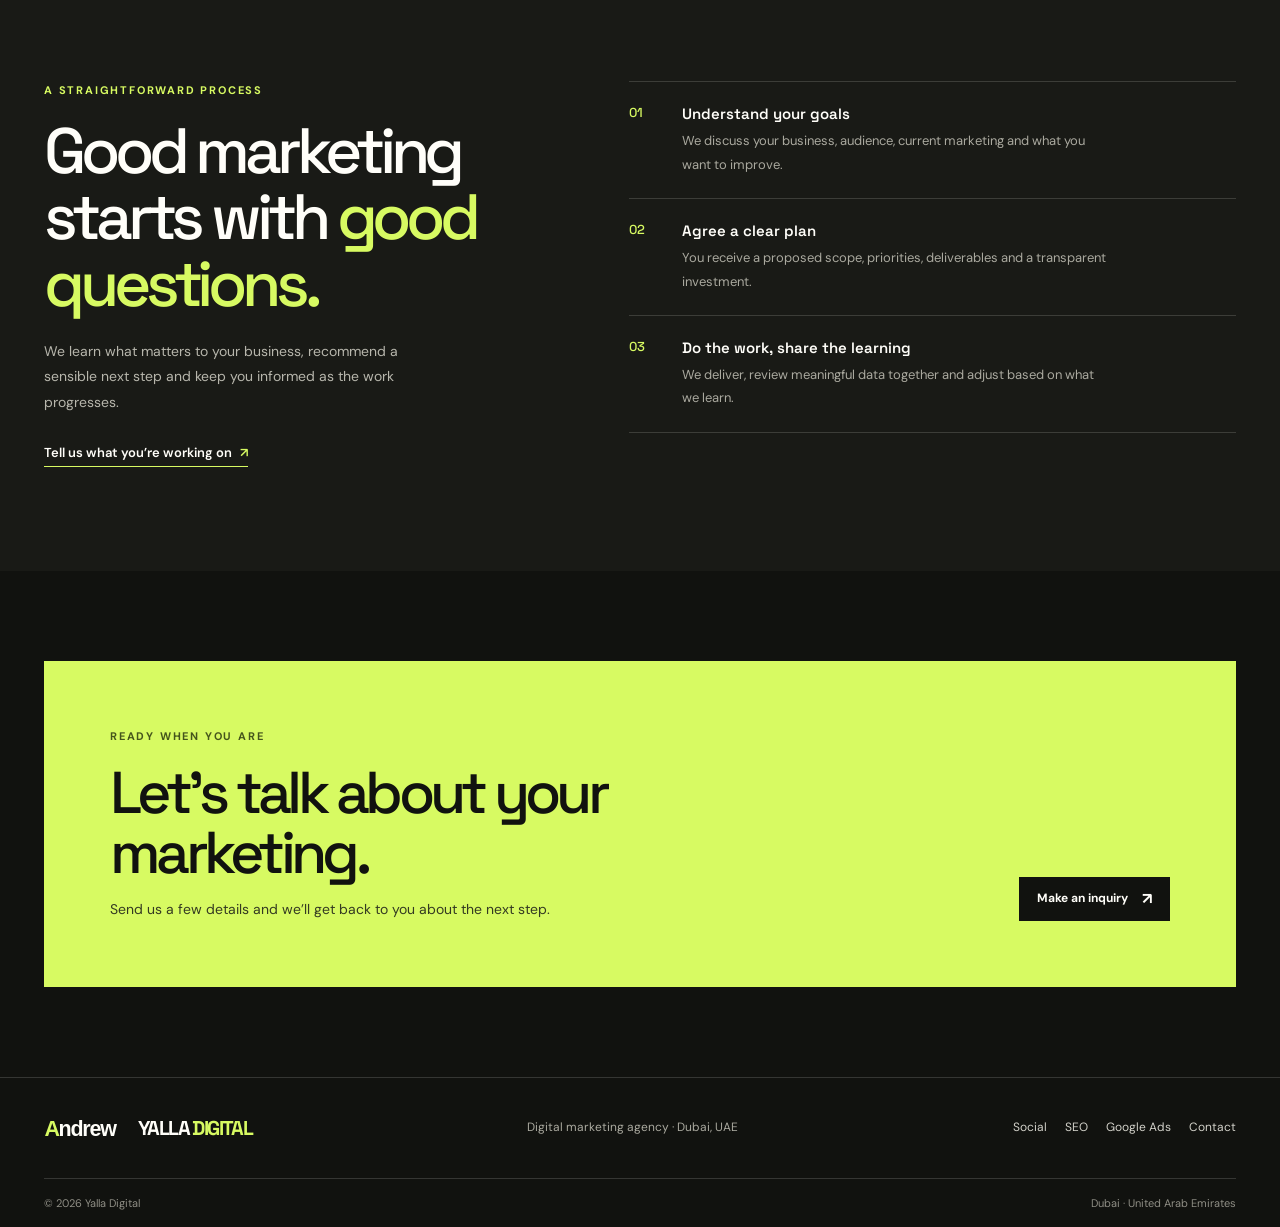
==== commit e8151609: "Restore Yalla Digital brand name in header Co-authored-by: Copilot <223556219+Copilot@users.noreply." ====
--- a/index.html
+++ b/index.html
@@ -15,7 +15,7 @@
 <body>
   <header class="site-header">
     <div class="wrap nav">
-      <a class="brand" href="index.html" aria-label="Andrew home"><img class="brand-mark" src="andrew-logo.svg" alt=""></a>
+      <a class="brand" href="index.html" aria-label="Yalla Digital home"><img class="brand-mark" src="andrew-logo.svg" alt=""><span>YALLA <em>DIGITAL</em></span></a>
       <button class="menu-toggle" type="button" aria-label="Open menu" aria-expanded="false" aria-controls="site-navigation"><svg width="19" height="19" viewBox="0 0 19 19" fill="none" aria-hidden="true"><path d="M3 5.5h13M3 9.5h13M3 13.5h13" stroke="currentColor" stroke-width="1.4"/></svg></button>
       <nav class="nav-links" id="site-navigation" aria-label="Main navigation">
         <a href="index.html" aria-current="page">Home</a>
@@ -102,7 +102,7 @@
 
   <footer class="site-footer">
     <div class="wrap footer-main">
-      <a class="brand" href="index.html" aria-label="Andrew home"><img class="brand-mark" src="andrew-logo.svg" alt=""></a>
+      <a class="brand" href="index.html" aria-label="Yalla Digital home"><img class="brand-mark" src="andrew-logo.svg" alt=""><span>YALLA <em>DIGITAL</em></span></a>
       <span class="footer-meta">Digital marketing agency · Dubai, UAE</span>
       <nav class="footer-links" aria-label="Footer navigation"><a href="social-media-marketing.html">Social</a><a href="seo.html">SEO</a><a href="google-ads-analytics.html">Google Ads</a><a href="contact.html">Contact</a></nav>
     </div>
--- a/pages.css
+++ b/pages.css
@@ -26,7 +26,7 @@
 .site-header { position: sticky; z-index: 10; top: 0; border-bottom: 1px solid var(--line); background: rgba(17, 18, 15, .95); backdrop-filter: blur(14px); }
 .nav { min-height: 76px; display: flex; align-items: center; justify-content: space-between; gap: 27px; }
 .brand { display: inline-flex; align-items: center; gap: 10px; flex-shrink: 0; font: 700 20px/1 var(--display); letter-spacing: -.08em; }
-.brand-mark { width: 138px; height: 40px; display: block; flex-shrink: 0; }
+.brand-mark { width: 84px; height: 24px; display: block; flex-shrink: 0; }
 .brand em { color: var(--lime); font-style: normal; }
 .nav-links { display: flex; align-items: center; gap: clamp(14px, 2vw, 27px); color: #d2d1c9; font-size: 13px; }
 .nav-links a, .footer-links a { transition: color .2s ease; }
@@ -199,6 +199,10 @@
   .mobile-cta { min-height: 52px; margin: 20px 14px 14px; padding: 10px 16px; display: flex; align-items: center; justify-content: center; gap: 10px; background: var(--lime); color: var(--night); font-size: 14px; font-weight: 700; box-shadow: 0 6px 25px rgba(0, 0, 0, .28); }
 }
 @media (max-width: 400px) {
+  .brand { gap: 5px; font-size: 15px; }
+  .brand-mark { width: 60px; height: 18px; }
+  .menu-toggle { width: 38px; height: 38px; }
+  .nav-call { padding-inline: 7px; }
   .hero h1 { font-size: 59px; }
   .contact-form { grid-template-columns: 1fr; }
   .field-full, .form-note, .form-status { grid-column: auto; }
